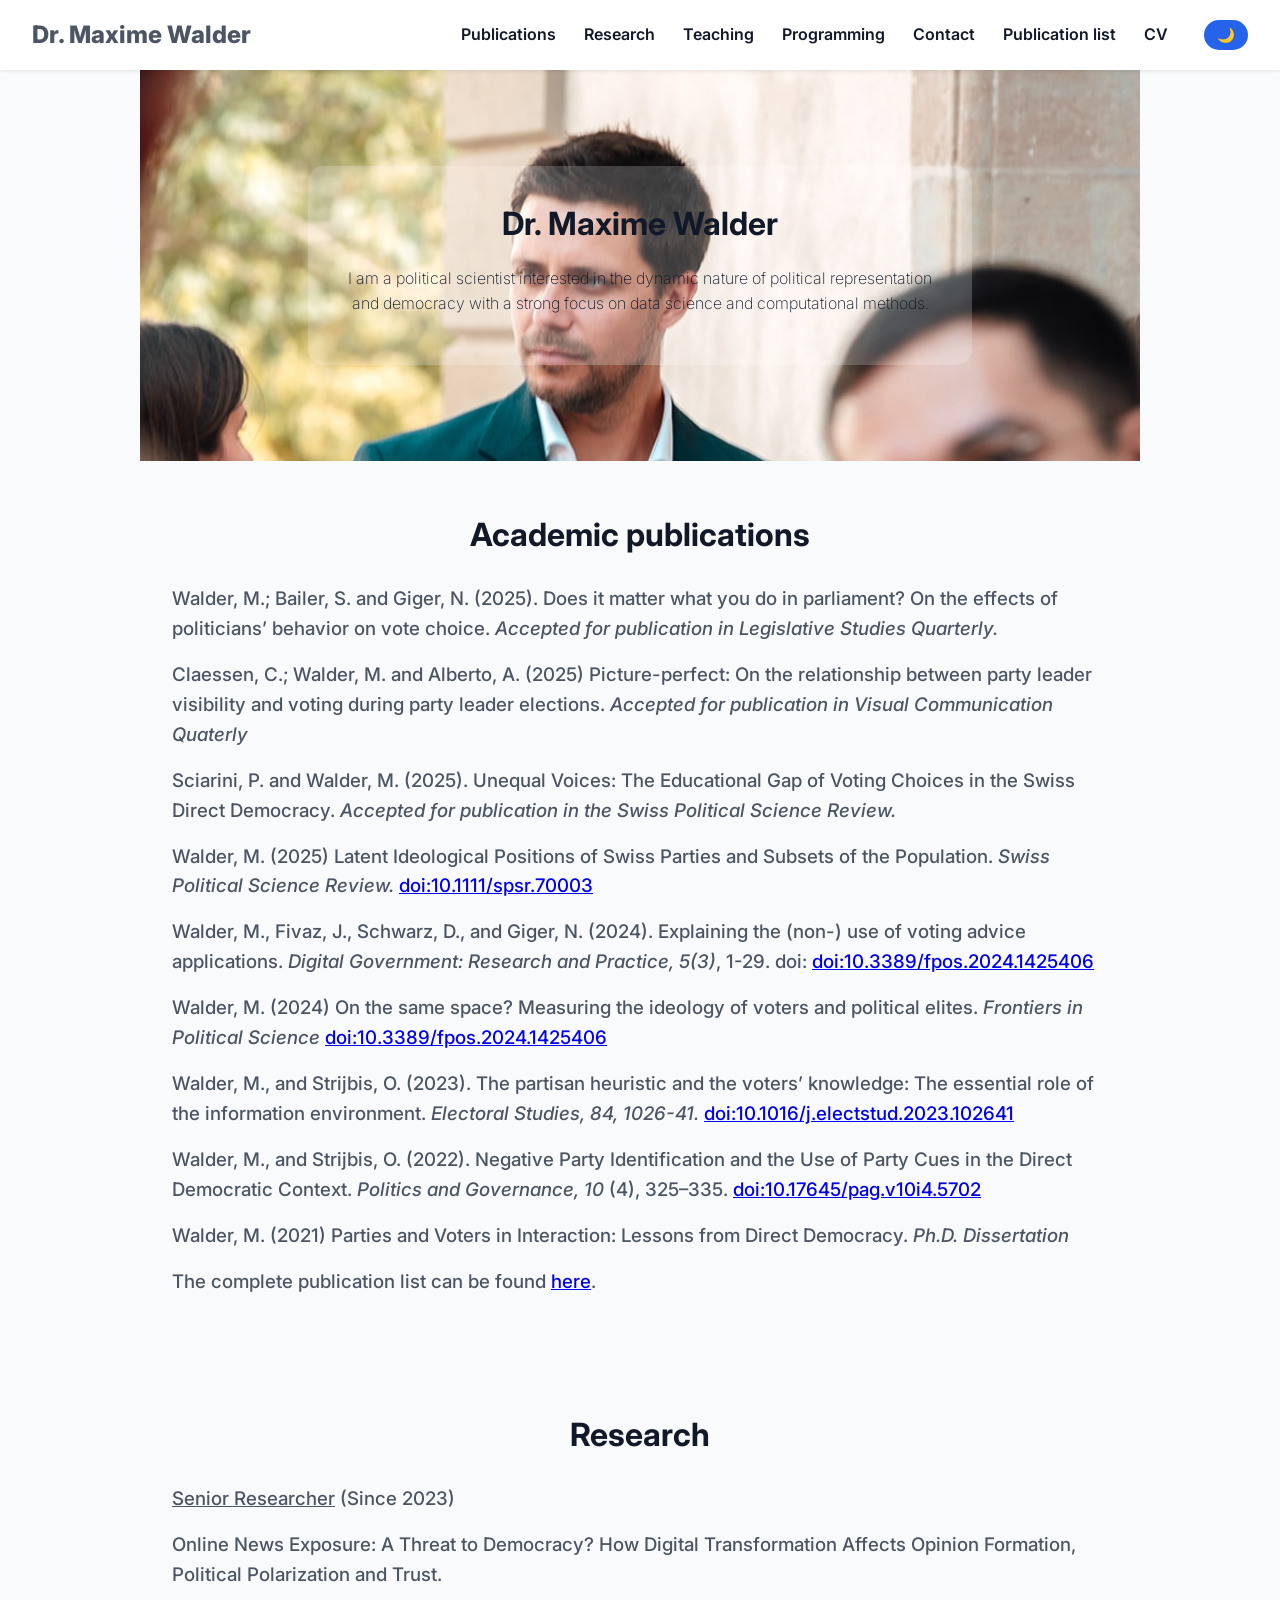
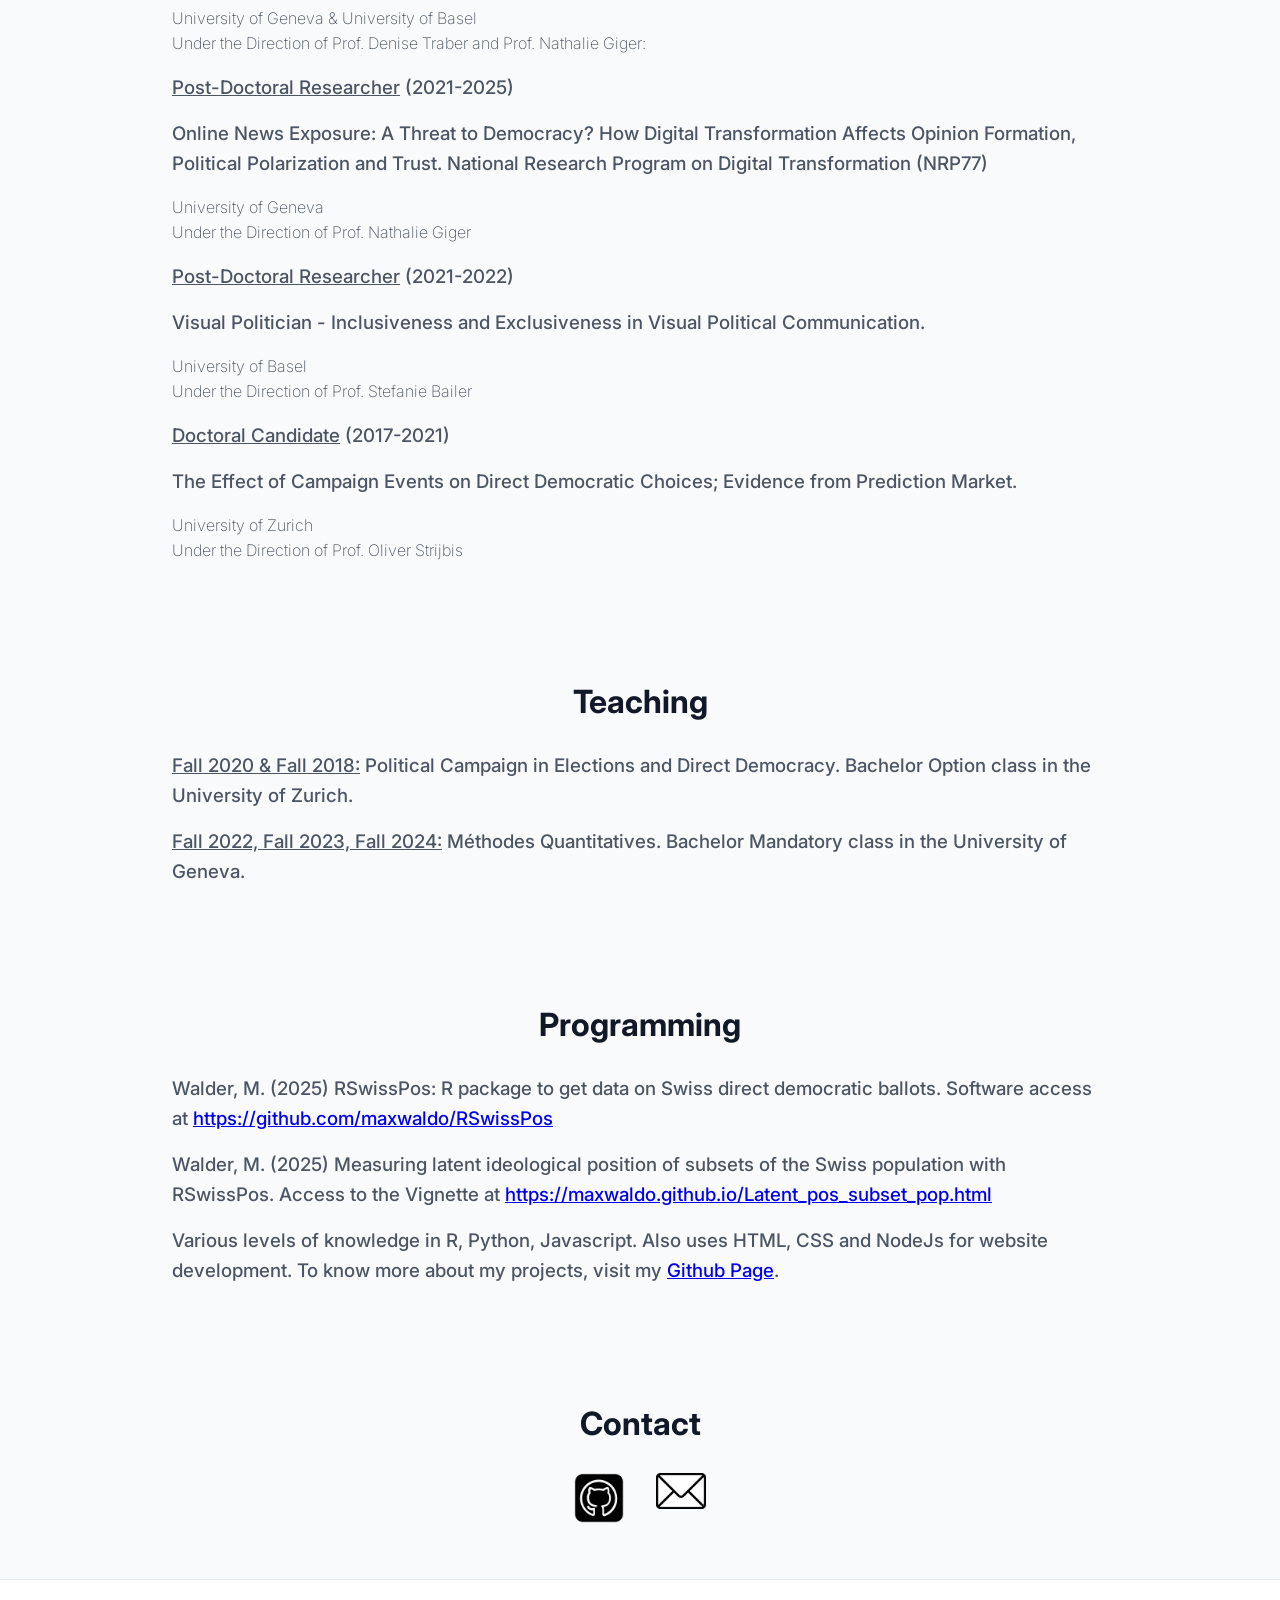
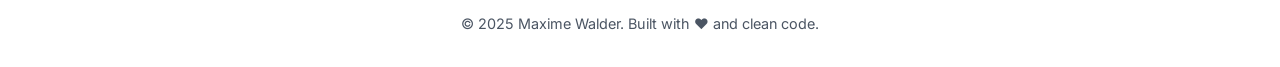
==== index.html @ dd643594 "Update index.html" ====
<!DOCTYPE html>
<html lang="en">
<head>
  <meta charset="UTF-8" />
  <meta name="viewport" content="width=device-width, initial-scale=1.0" />
  <title>Maxime Walder</title>
  <link href="https://fonts.googleapis.com/css2?family=Inter:wght@400;600;800&display=swap" rel="stylesheet">
  <style>
    :root {
      --bg: #f9fafb;
      --fg: #111827;
      --primary: #2563eb;
      --secondary: #4b5563;
      --card-bg: #ffffff;
    }
    body.dark {
      --bg: #111827;
      --fg: #f9fafb;
      --primary: #60a5fa;
      --secondary: #9ca3af;
      --card-bg: #1f2937;
    }

    * { margin: 0; padding: 0; box-sizing: border-box; }
    html { scroll-behavior: smooth; } /* ✅ Smooth scrolling */

    body {
      font-family: 'Inter', sans-serif;
      background: var(--bg);
      color: var(--fg);
      line-height: 1.6;
    }

    header {
      background: var(--card-bg);
      padding: 1rem 2rem;
      display: flex;
      justify-content: space-between;
      align-items: center;
      position: sticky;
      top: 0;
      z-index: 50;
      box-shadow: 0 1px 4px rgba(0,0,0,0.1);
    }
    header h1 {
      font-weight: 800;
      font-size: 1.5rem;
      color: var(--secondary);
    }
    nav a {
      margin-left: 1.5rem;
      text-decoration: none;
      font-weight: 600;
      color: var(--fg);
      transition: color 0.2s;
    }
    nav a:hover { color: var(--secondary); }

    .toggle-btn {
      margin-left: 2rem;
      padding: 0.4rem 0.8rem;
      border-radius: 9999px;
      border: none;
      background: var(--primary);
      color: white;
      cursor: pointer;
      font-size: 0.9rem;
      transition: background 0.2s;
    }
    .toggle-btn:hover { background: #1d4ed8; }

    section {
      padding: 3rem 2rem;
      max-width: 1000px;
      margin: 0 auto;
      opacity: 0;
      transform: translateY(30px);
      transition: opacity 0.8s ease, transform 0.8s ease;
    }
    section.visible {
      opacity: 1;
      transform: translateY(0);
    }

    section h1 {
      font-size: 2rem;
      font-weight: 700;
      margin-bottom: 1.5rem;
      text-align: center;
    }
    section h3 {
      margin: 1rem 0;
      font-weight: 500;
      color: var(--secondary);
    }

    section p {
      margin: 1rem 0;
      font-size: 1rem;
      font-weight: 200;
      color: var(--secondary);
    }

    /* ✅ Hero section with parallax */
    .hero {
      display: flex;
      flex-direction: column;
      align-items: center;
      text-align: center;
      padding: 6rem 2rem;
      background-image: url('FIOU8471_websize copy.png'); /* you can replace with a banner image */
      background-size: cover;
      background-position: center;
      background-attachment: fixed; /* creates parallax effect */
      color: var(--fg);
    }
    .hero-overlay {
      background: rgba(255,255,255,0.2); /* light overlay for readability */
      padding: 2rem;
      border-radius: 1rem;
      max-width: 700px;
    }
    body.dark .hero-overlay {
      background: rgba(0,0,0,0.6);
    }
    .hero h1 { margin-bottom: 1rem; }
    .hero p { max-width: 600px; color: var(--fg); }

    .contact-icons {
      display: flex;
      justify-content: center;
      gap: 2rem;
      margin-top: 1.5rem;
    }
    .contact-icons img {
      width: 50px;
      transition: transform 0.2s;
    }
    .contact-icons img:hover {
      transform: scale(1.1);
    }

    footer {
      text-align: center;
      padding: 2rem;
      background: var(--card-bg);
      border-top: 1px solid #e5e7eb;
      color: var(--secondary);
      font-size: 0.9rem;
    }
  </style>
</head>
<body>
  <header>
    <h1>Dr. Maxime Walder</h1>
    <nav>
      <a href="#Publications">Publications</a>
      <a href="#Research">Research</a>
      <a href="#Teaching">Teaching</a>
      <a href="#Programming">Programming</a>
      <a href="#Contact">Contact</a>
      <a href="/listpublication.pdf">Publication list</a>
      <a href="/cv.pdf">CV</a>
      <button class="toggle-btn" id="toggle-theme">🌙</button>
    </nav>
  </header>

  <section class="hero">
    <div class="hero-overlay">
      <h1>Dr. Maxime Walder</h1>
      <p>
        I am a political scientist interested in the dynamic nature of political representation 
        and democracy with a strong focus on data science and computational methods.
      </p>
    </div>
  </section>

  <section id="Publications">
    <h1>Academic publications</h1>
    <h3>Walder, M.; Bailer, S. and Giger, N.  (2025). Does it matter what you do in parliament? On the effects of politicians’ behavior on vote choice. <i>Accepted for publication in Legislative Studies Quarterly.</i></h3>
    <h3>Claessen, C.; Walder, M. and Alberto, A. (2025) Picture-perfect: On the relationship between party leader visibility and voting during party leader elections. <i>Accepted for publication in Visual Communication Quaterly</i></h3>
    <h3>Sciarini, P. and Walder, M. (2025). Unequal Voices: The Educational Gap of Voting Choices in the Swiss Direct Democracy. <i>Accepted for publication in the Swiss Political Science Review.</i></h3>
    <h3>Walder, M. (2025) Latent Ideological Positions of Swiss Parties and Subsets of the Population. <i>Swiss Political Science Review.</i> <a href="https://doi.org/10.1111/spsr.70003">doi:10.1111/spsr.70003</a></h3>
    <h3>Walder, M., Fivaz, J., Schwarz, D., and Giger, N. (2024). Explaining the (non-) use of voting advice applications. <i>Digital Government: Research and Practice, 5(3)</i>, 1-29. doi: <a href="https://doi.org/10.3389/fpos.2024.1425406">doi:10.3389/fpos.2024.1425406</a></h3>
    <h3>Walder, M. (2024) On the same space? Measuring the ideology of voters and political elites. <i>Frontiers in Political Science</i> <a href="https://doi.org/10.3389/fpos.2024.1425406">doi:10.3389/fpos.2024.1425406</a></h3>
    <h3>Walder, M., and Strijbis, O. (2023). The partisan heuristic and the voters’ knowledge: The essential role of the information environment. <i>Electoral Studies, 84, 1026-41.</i> <a href="https://doi.org/10.1016/j.electstud.2023.102641">doi:10.1016/j.electstud.2023.102641</a></h3>
    <h3>Walder, M., and Strijbis, O. (2022). Negative Party Identification and the Use of Party Cues in the Direct Democratic Context.  <i>Politics and Governance, 10</i> (4), 325–335. <a href="https://doi.org/10.17645/pag.v10i4.5702">doi:10.17645/pag.v10i4.5702</a></h3>
    <h3>Walder, M. (2021) Parties and Voters in Interaction: Lessons from Direct Democracy. <i>Ph.D. Dissertation</i></h3>
    <h3>The complete publication list can be found <a href="/listpublication.pdf">here</a>.</h3>
  </section>

  <section id="Research">
    <h1>Research</h1>
    <h3><u>Senior Researcher</u> (Since 2023) </h3>
    <h3>Online News Exposure: A Threat to Democracy? How Digital Transformation Affects Opinion Formation, Political Polarization and Trust.</h3>
    <p>University of Geneva & University of Basel <br>
      Under the Direction of Prof. Denise Traber and Prof. Nathalie Giger:</p>
    
    <h3><u>Post-Doctoral Researcher</u> (2021-2025)</h3>
    <h3>Online News Exposure: A Threat to Democracy? How Digital Transformation Affects Opinion Formation, Political Polarization and Trust. National Research Program on Digital Transformation (NRP77)</h3>
    <p>University of Geneva <br> 
      Under the Direction of Prof. Nathalie Giger</p>

    <h3><u>Post-Doctoral Researcher</u> (2021-2022)
    <h3>Visual Politician - Inclusiveness and Exclusiveness in Visual Political Communication.</h3>
    <p>University of Basel <br> 
      Under the Direction of Prof. Stefanie Bailer</p>
    
    <h3><u>Doctoral Candidate</u> (2017-2021)</h3>
    <h3>The Effect of Campaign Events on Direct Democratic Choices; Evidence from Prediction Market.</h3>
    <p>University of Zurich <br> Under the Direction of Prof. Oliver Strijbis</p>
  </section>

  <section id="Teaching">
    <h1>Teaching</h1>
    <h3><u>Fall 2020 & Fall 2018:</u> Political Campaign in Elections and Direct Democracy. Bachelor Option class in the University of Zurich.</h3>
    <h3><u>Fall 2022, Fall 2023, Fall 2024:</u> Méthodes Quantitatives. Bachelor Mandatory class in the University of Geneva.</h3>
  </section>

  <section id="Programming">
    <h1>Programming</h1>
    <h3>Walder, M. (2025) RSwissPos: R package to get data on Swiss direct democratic ballots. Software access at <a href="https://github.com/maxwaldo/RSwissPos">https://github.com/maxwaldo/RSwissPos</a></h3>
    <h3>Walder, M. (2025) Measuring latent ideological position of subsets of the Swiss population with RSwissPos. Access to the Vignette at <a href="https://maxwaldo.github.io/Latent_pos_subset_pop.html">https://maxwaldo.github.io/Latent_pos_subset_pop.html</a></h3>
    <h3>Various levels of knowledge in R, Python, Javascript. Also uses HTML, CSS and NodeJs for website development. To know more about my projects, visit my <a href="https://github.com/maxwaldo">Github Page</a>.</h3>
  </section>

  <section id="Contact">
    <h1>Contact</h1>
    <div class="contact-icons">
      <a href="https://github.com/maxwaldo"><img src="githubicon.png" alt="Github"></a>
      <a href="mailto:maxime.walder@unige.ch"><img src="mailicon.png" alt="Email"></a>
    </div>
  </section>

  <footer>
    <p>© 2025 Maxime Walder. Built with ❤️ and clean code.</p>
  </footer>

  <script>
    // Dark mode toggle
    const btn = document.getElementById('toggle-theme');
    btn.addEventListener('click', () => {
      document.body.classList.toggle('dark');
      btn.textContent = document.body.classList.contains('dark') ? '☀️' : '🌙';
    });

    // Reveal sections on scroll
    const sections = document.querySelectorAll('section');
    const observer = new IntersectionObserver(entries => {
      entries.forEach(entry => {
        if (entry.isIntersecting) {
          entry.target.classList.add('visible');
        }
      });
    }, { threshold: 0.2 });

    sections.forEach(section => {
      observer.observe(section);
    });
  </script>
</body>
</html>
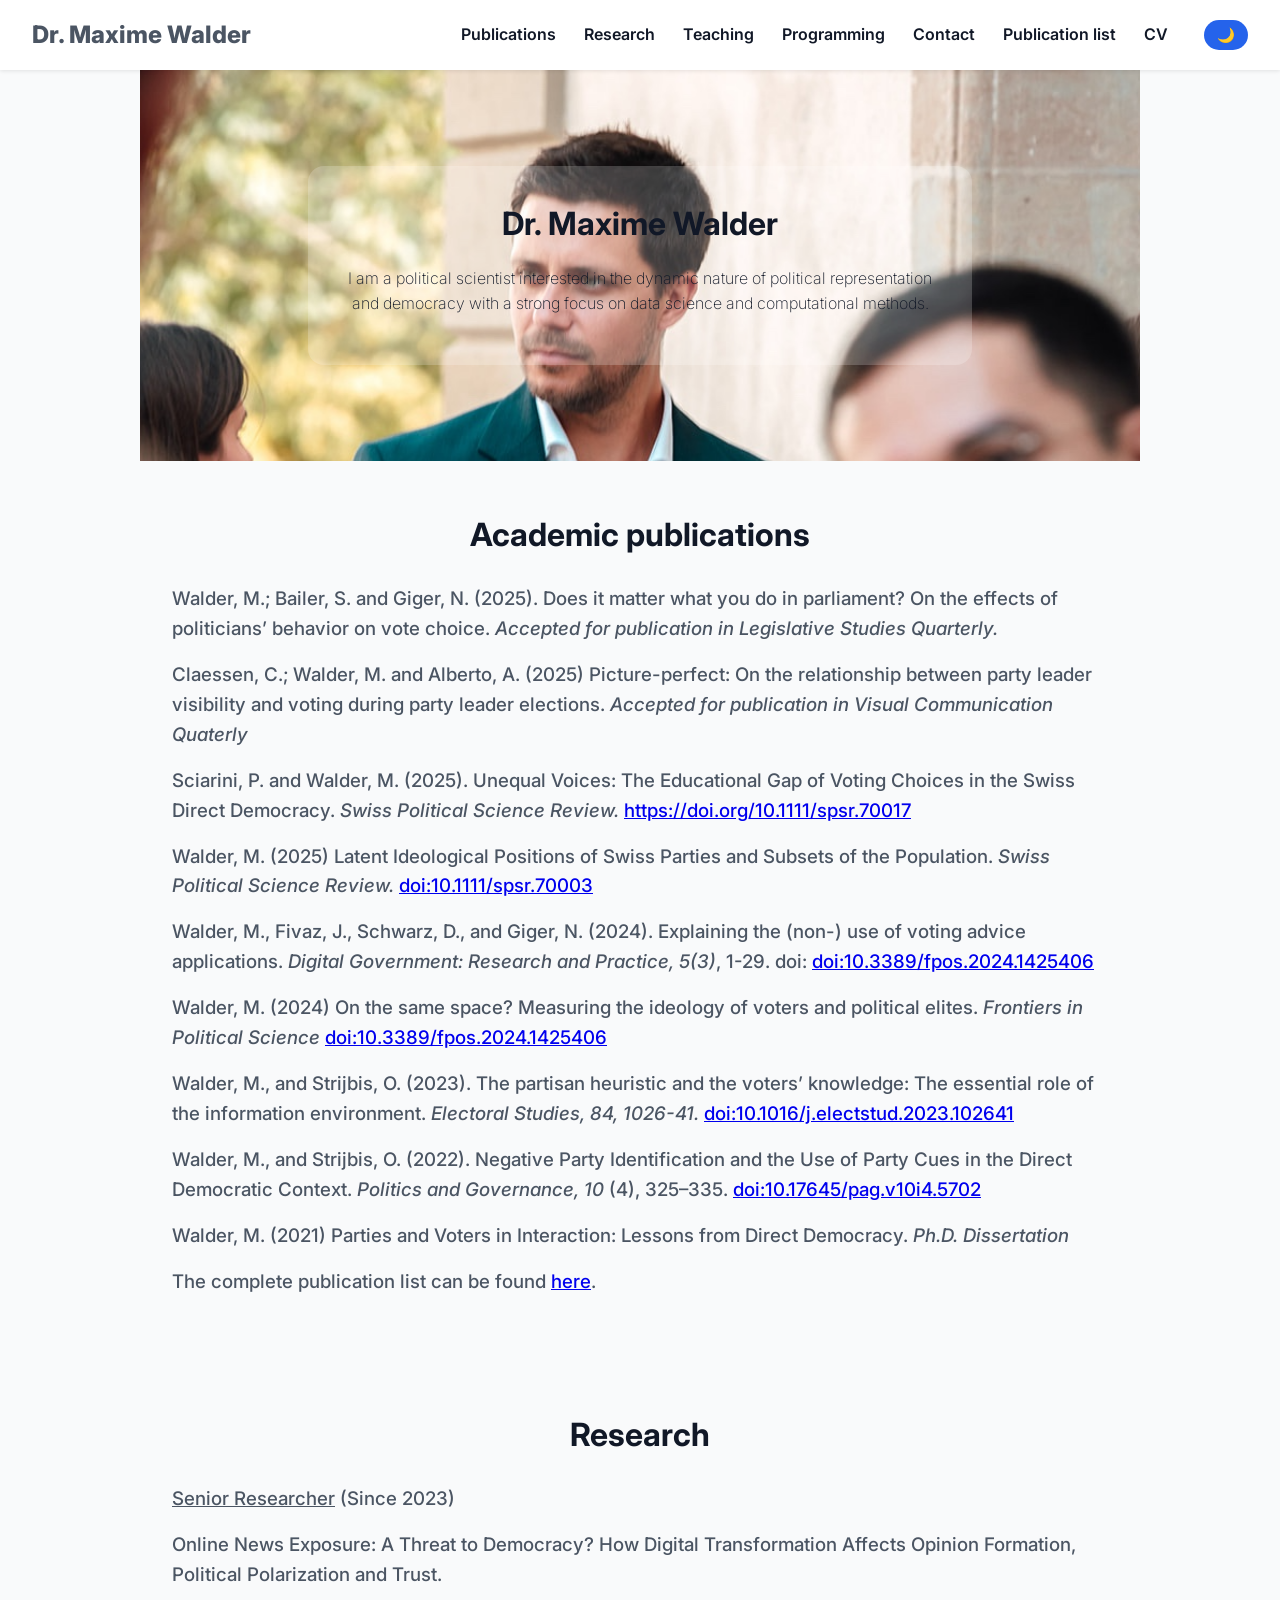
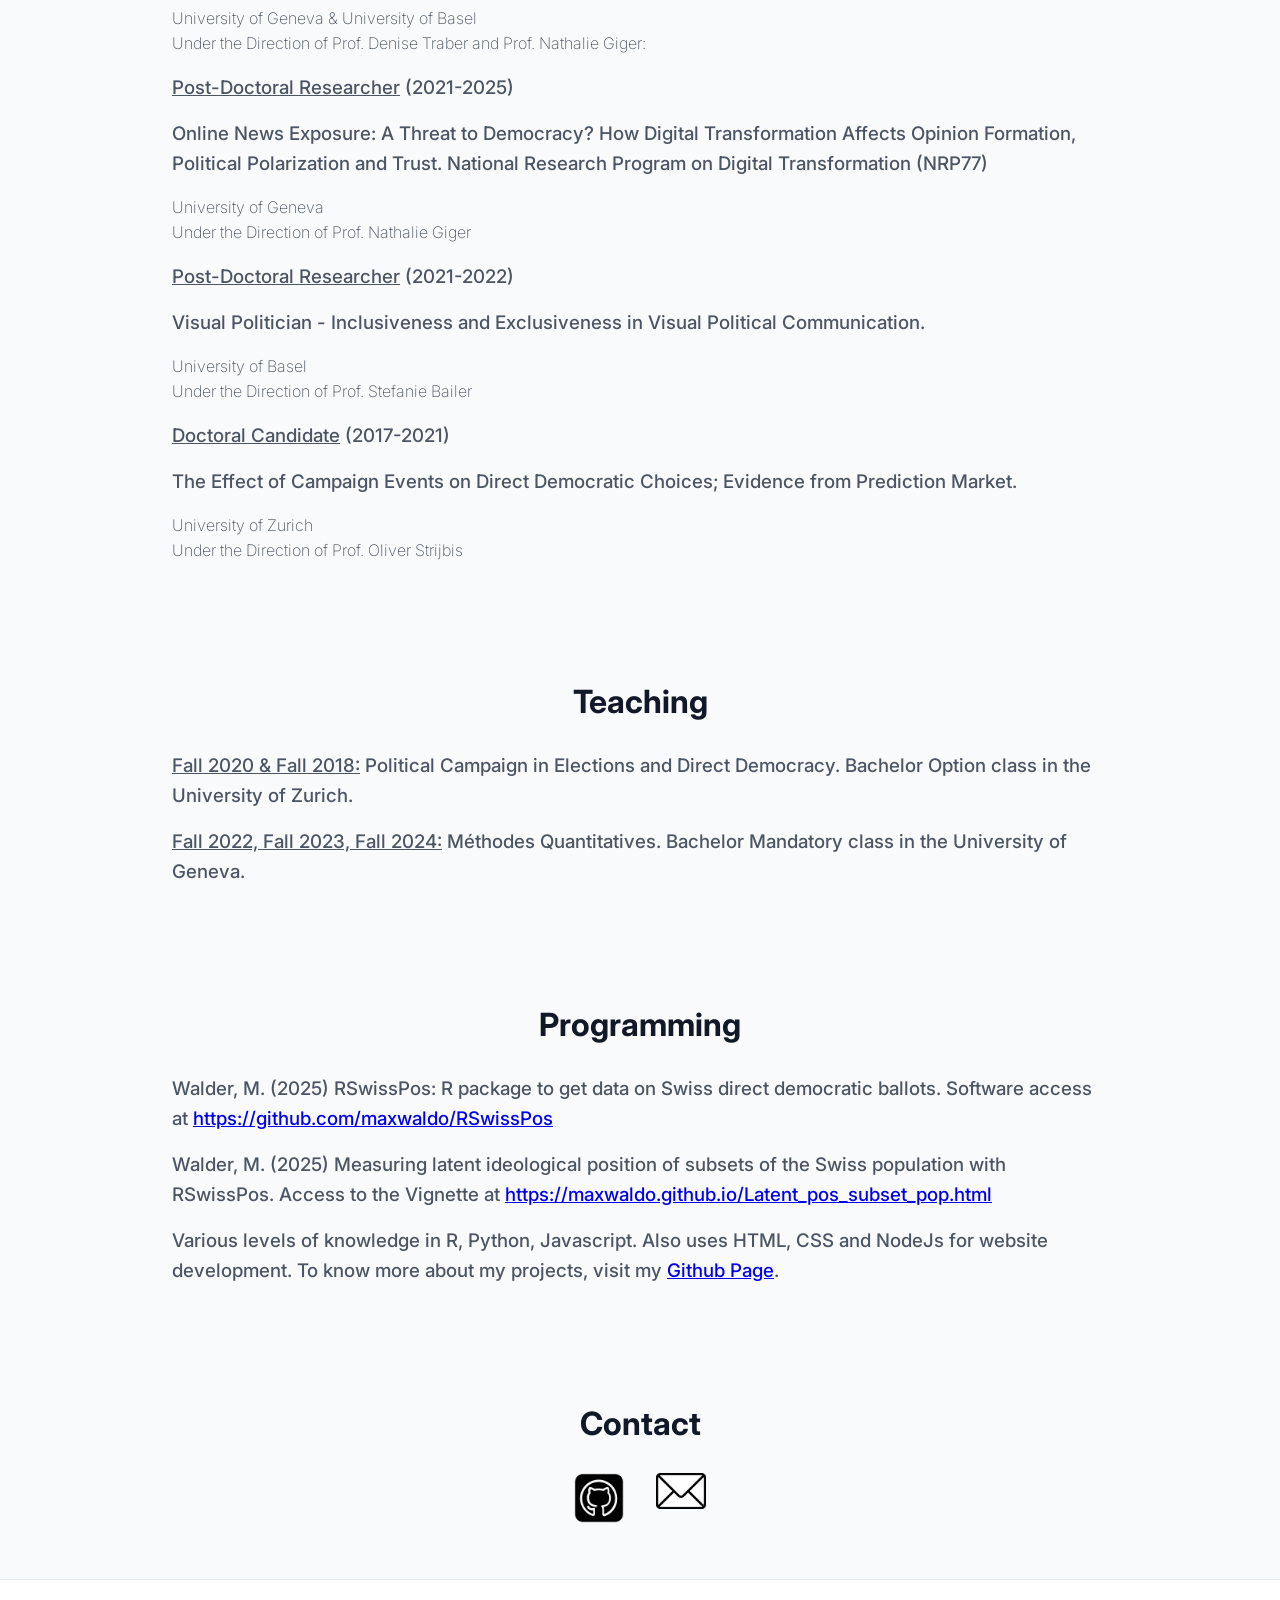
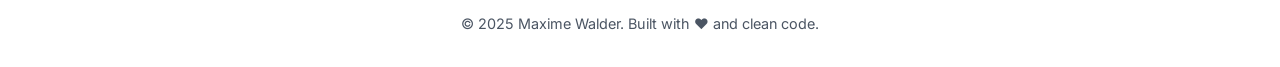
==== commit fde09633: "Update index.html Add doi paper pascal" ====
--- a/index.html
+++ b/index.html
@@ -179,7 +179,7 @@
     <h1>Academic publications</h1>
     <h3>Walder, M.; Bailer, S. and Giger, N.  (2025). Does it matter what you do in parliament? On the effects of politicians’ behavior on vote choice. <i>Accepted for publication in Legislative Studies Quarterly.</i></h3>
     <h3>Claessen, C.; Walder, M. and Alberto, A. (2025) Picture-perfect: On the relationship between party leader visibility and voting during party leader elections. <i>Accepted for publication in Visual Communication Quaterly</i></h3>
-    <h3>Sciarini, P. and Walder, M. (2025). Unequal Voices: The Educational Gap of Voting Choices in the Swiss Direct Democracy. <i>Accepted for publication in the Swiss Political Science Review.</i></h3>
+    <h3>Sciarini, P. and Walder, M. (2025). Unequal Voices: The Educational Gap of Voting Choices in the Swiss Direct Democracy. <i>Swiss Political Science Review.</i> <a href="https://doi.org/10.1111/spsr.70017">https://doi.org/10.1111/spsr.70017</a></h3>
     <h3>Walder, M. (2025) Latent Ideological Positions of Swiss Parties and Subsets of the Population. <i>Swiss Political Science Review.</i> <a href="https://doi.org/10.1111/spsr.70003">doi:10.1111/spsr.70003</a></h3>
     <h3>Walder, M., Fivaz, J., Schwarz, D., and Giger, N. (2024). Explaining the (non-) use of voting advice applications. <i>Digital Government: Research and Practice, 5(3)</i>, 1-29. doi: <a href="https://doi.org/10.3389/fpos.2024.1425406">doi:10.3389/fpos.2024.1425406</a></h3>
     <h3>Walder, M. (2024) On the same space? Measuring the ideology of voters and political elites. <i>Frontiers in Political Science</i> <a href="https://doi.org/10.3389/fpos.2024.1425406">doi:10.3389/fpos.2024.1425406</a></h3>
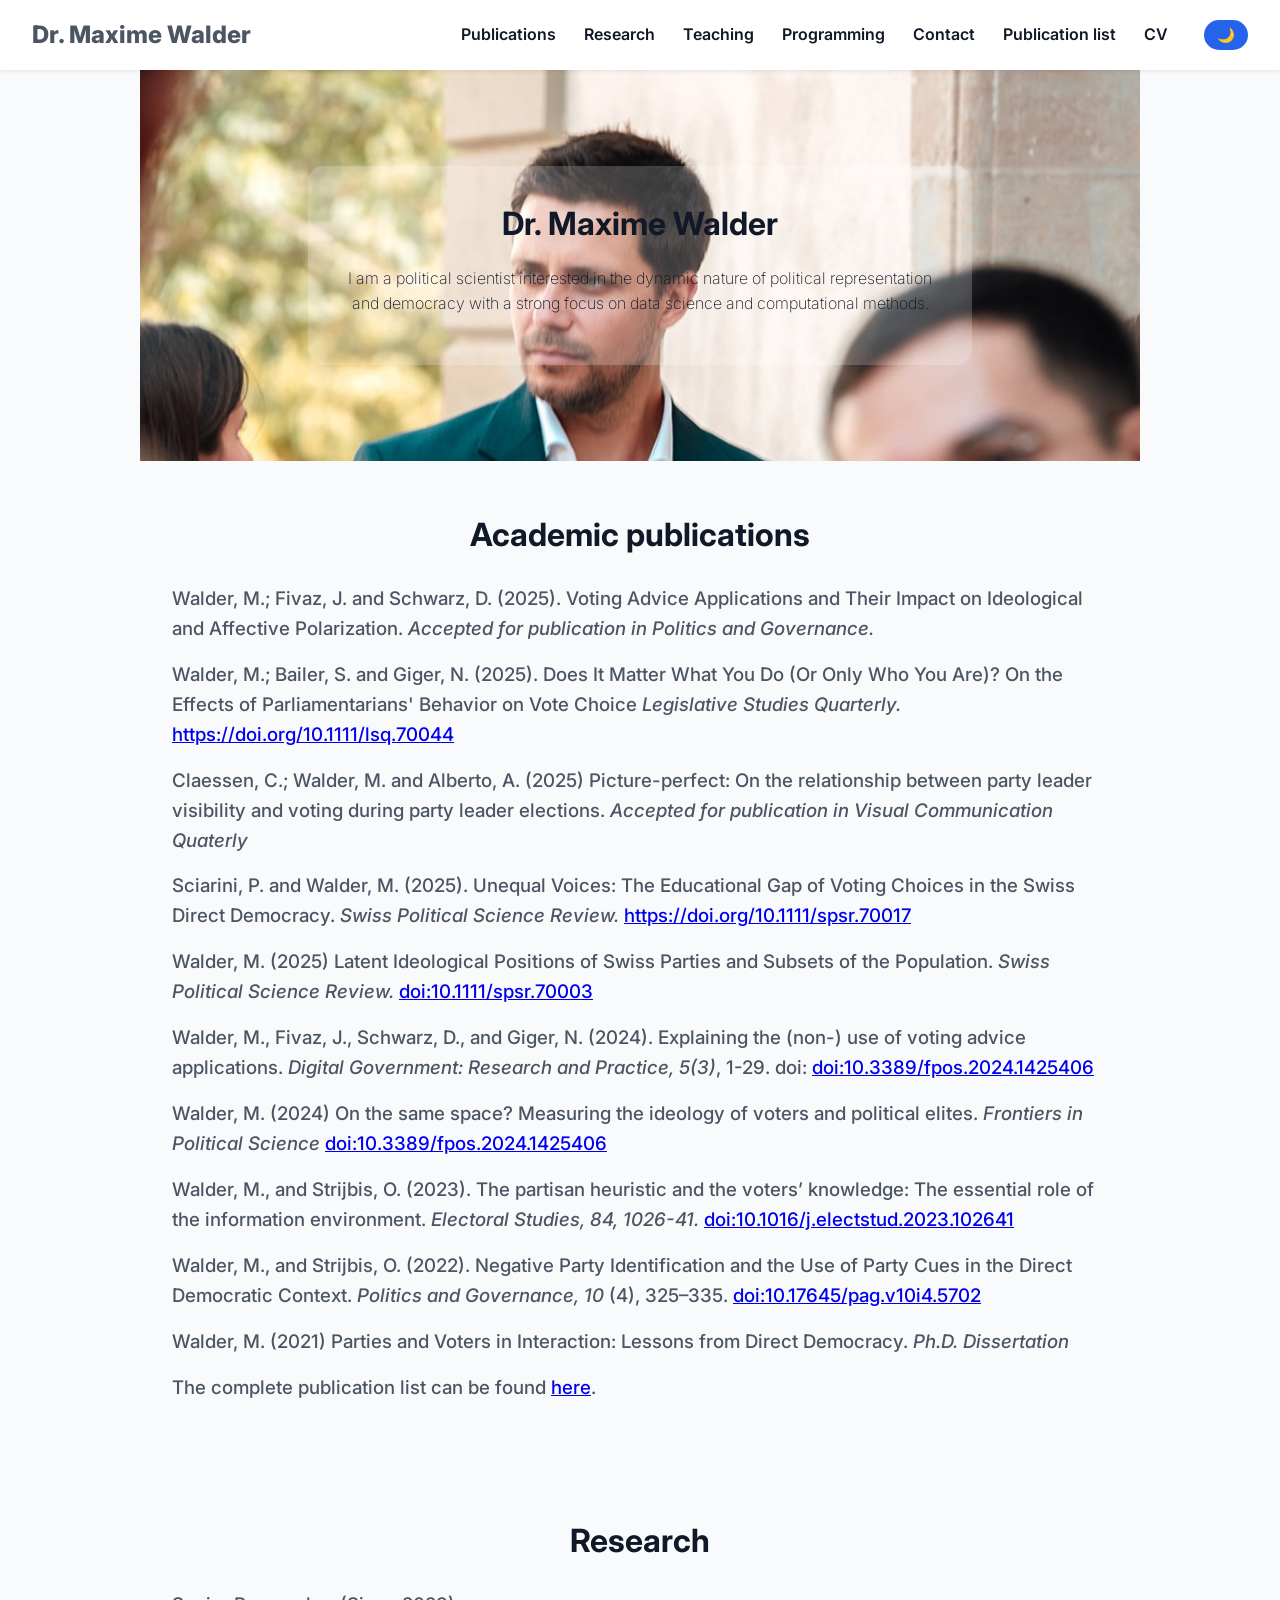
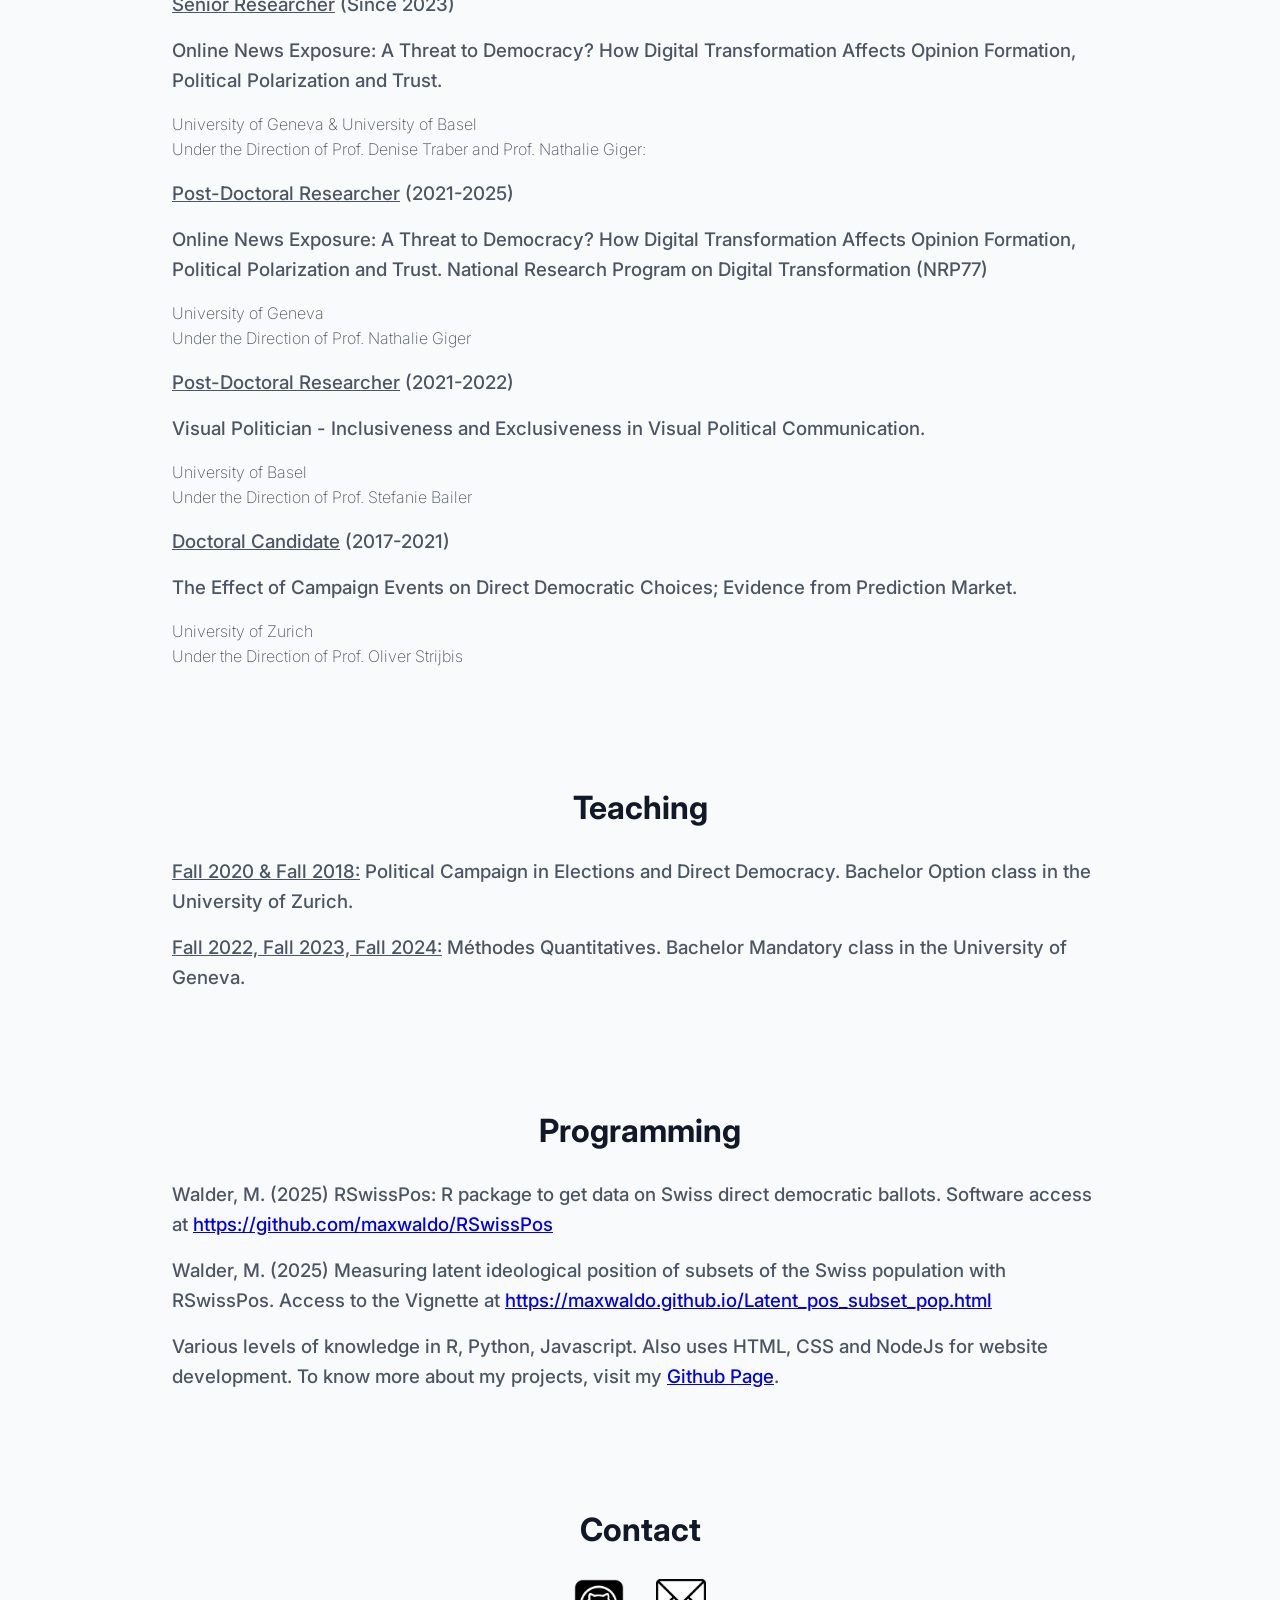
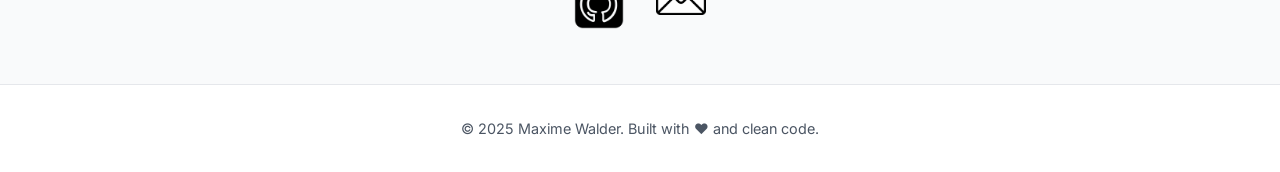
==== commit 485761d3: "Update index.html" ====
--- a/index.html
+++ b/index.html
@@ -177,7 +177,9 @@
 
   <section id="Publications">
     <h1>Academic publications</h1>
-    <h3>Walder, M.; Bailer, S. and Giger, N.  (2025). Does it matter what you do in parliament? On the effects of politicians’ behavior on vote choice. <i>Accepted for publication in Legislative Studies Quarterly.</i></h3>
+    <h3>Walder, M.; Fivaz, J. and Schwarz, D.  (2025). Voting Advice Applications and Their Impact on Ideological and Affective Polarization. <i>Accepted for publication in Politics and Governance.</i></h3>
+    <h3>Walder, M.; Bailer, S. and Giger, N.  (2025). Does It Matter What You Do (Or Only Who You Are)? On the
+Effects of Parliamentarians' Behavior on Vote Choice <i>Legislative Studies Quarterly.</i> <a href="https://doi.org/10.1111/lsq.70044">https://doi.org/10.1111/lsq.70044</a></h3>
     <h3>Claessen, C.; Walder, M. and Alberto, A. (2025) Picture-perfect: On the relationship between party leader visibility and voting during party leader elections. <i>Accepted for publication in Visual Communication Quaterly</i></h3>
     <h3>Sciarini, P. and Walder, M. (2025). Unequal Voices: The Educational Gap of Voting Choices in the Swiss Direct Democracy. <i>Swiss Political Science Review.</i> <a href="https://doi.org/10.1111/spsr.70017">https://doi.org/10.1111/spsr.70017</a></h3>
     <h3>Walder, M. (2025) Latent Ideological Positions of Swiss Parties and Subsets of the Population. <i>Swiss Political Science Review.</i> <a href="https://doi.org/10.1111/spsr.70003">doi:10.1111/spsr.70003</a></h3>
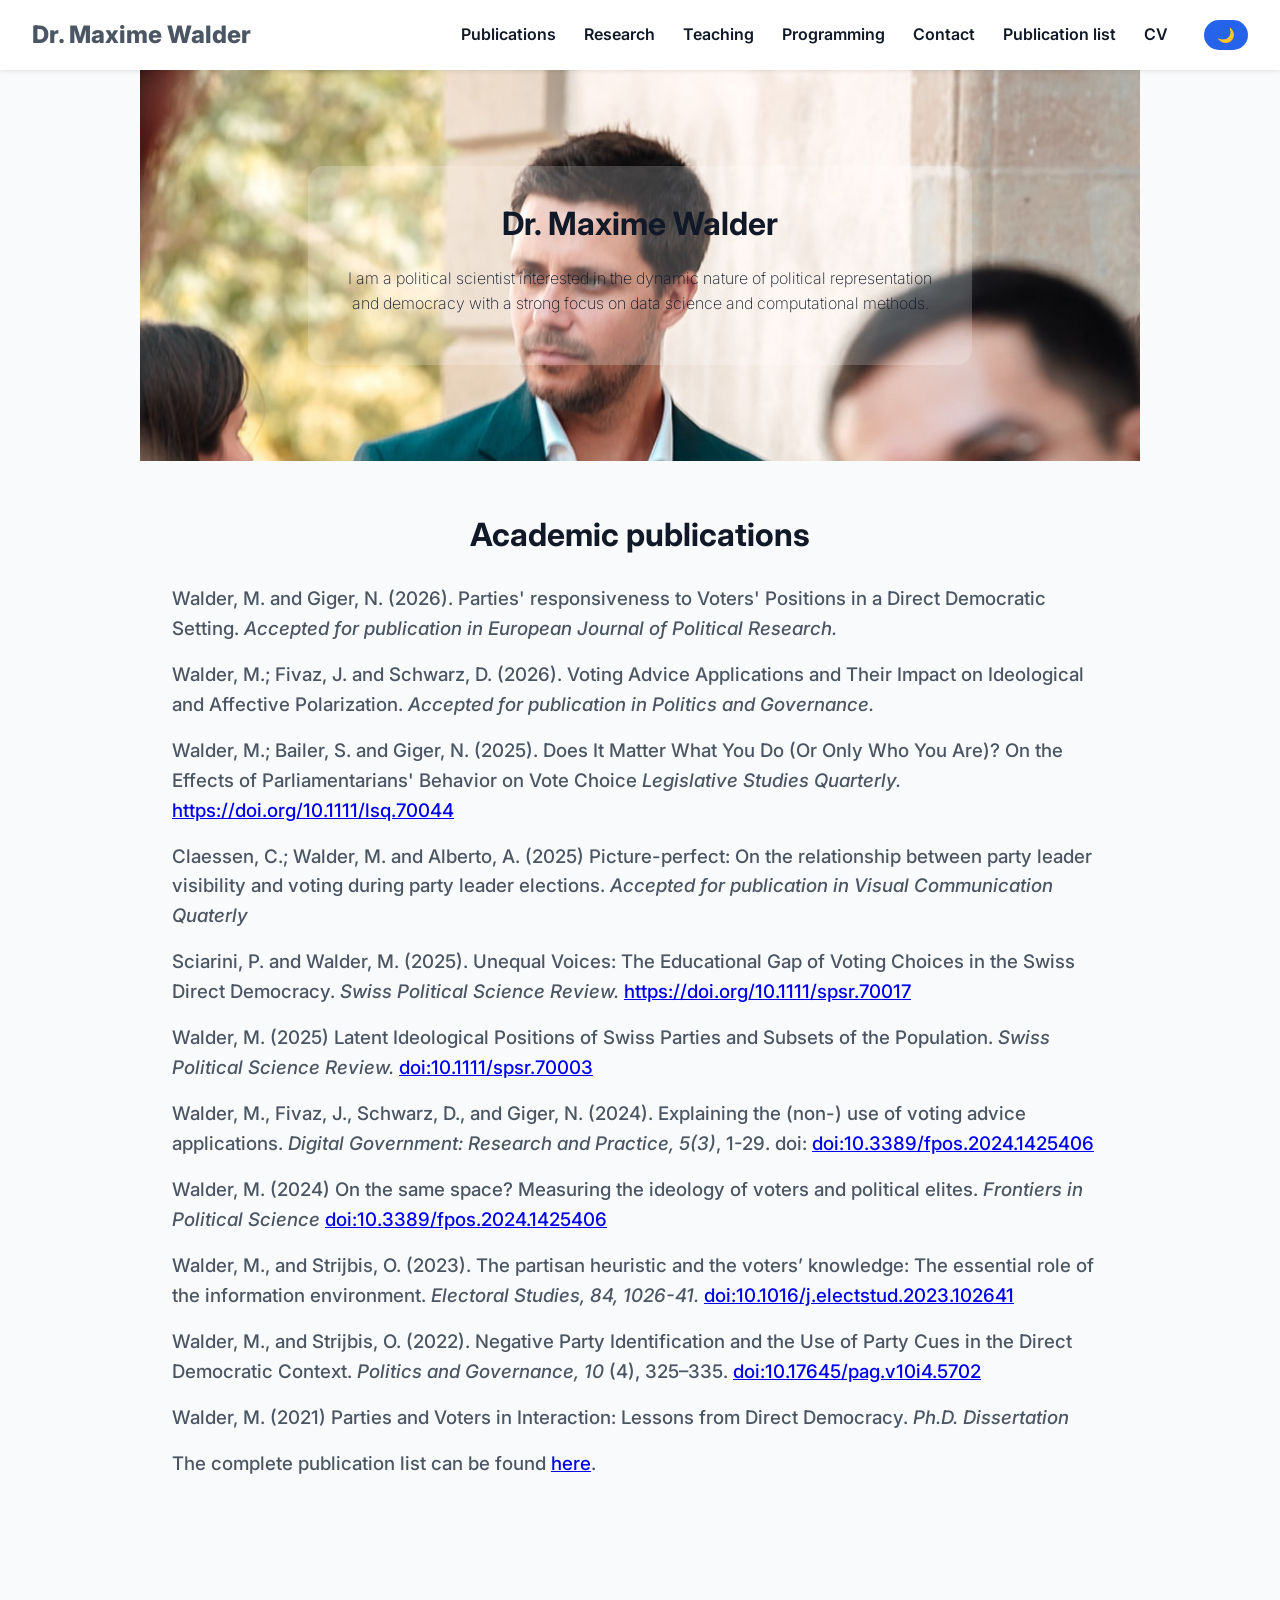
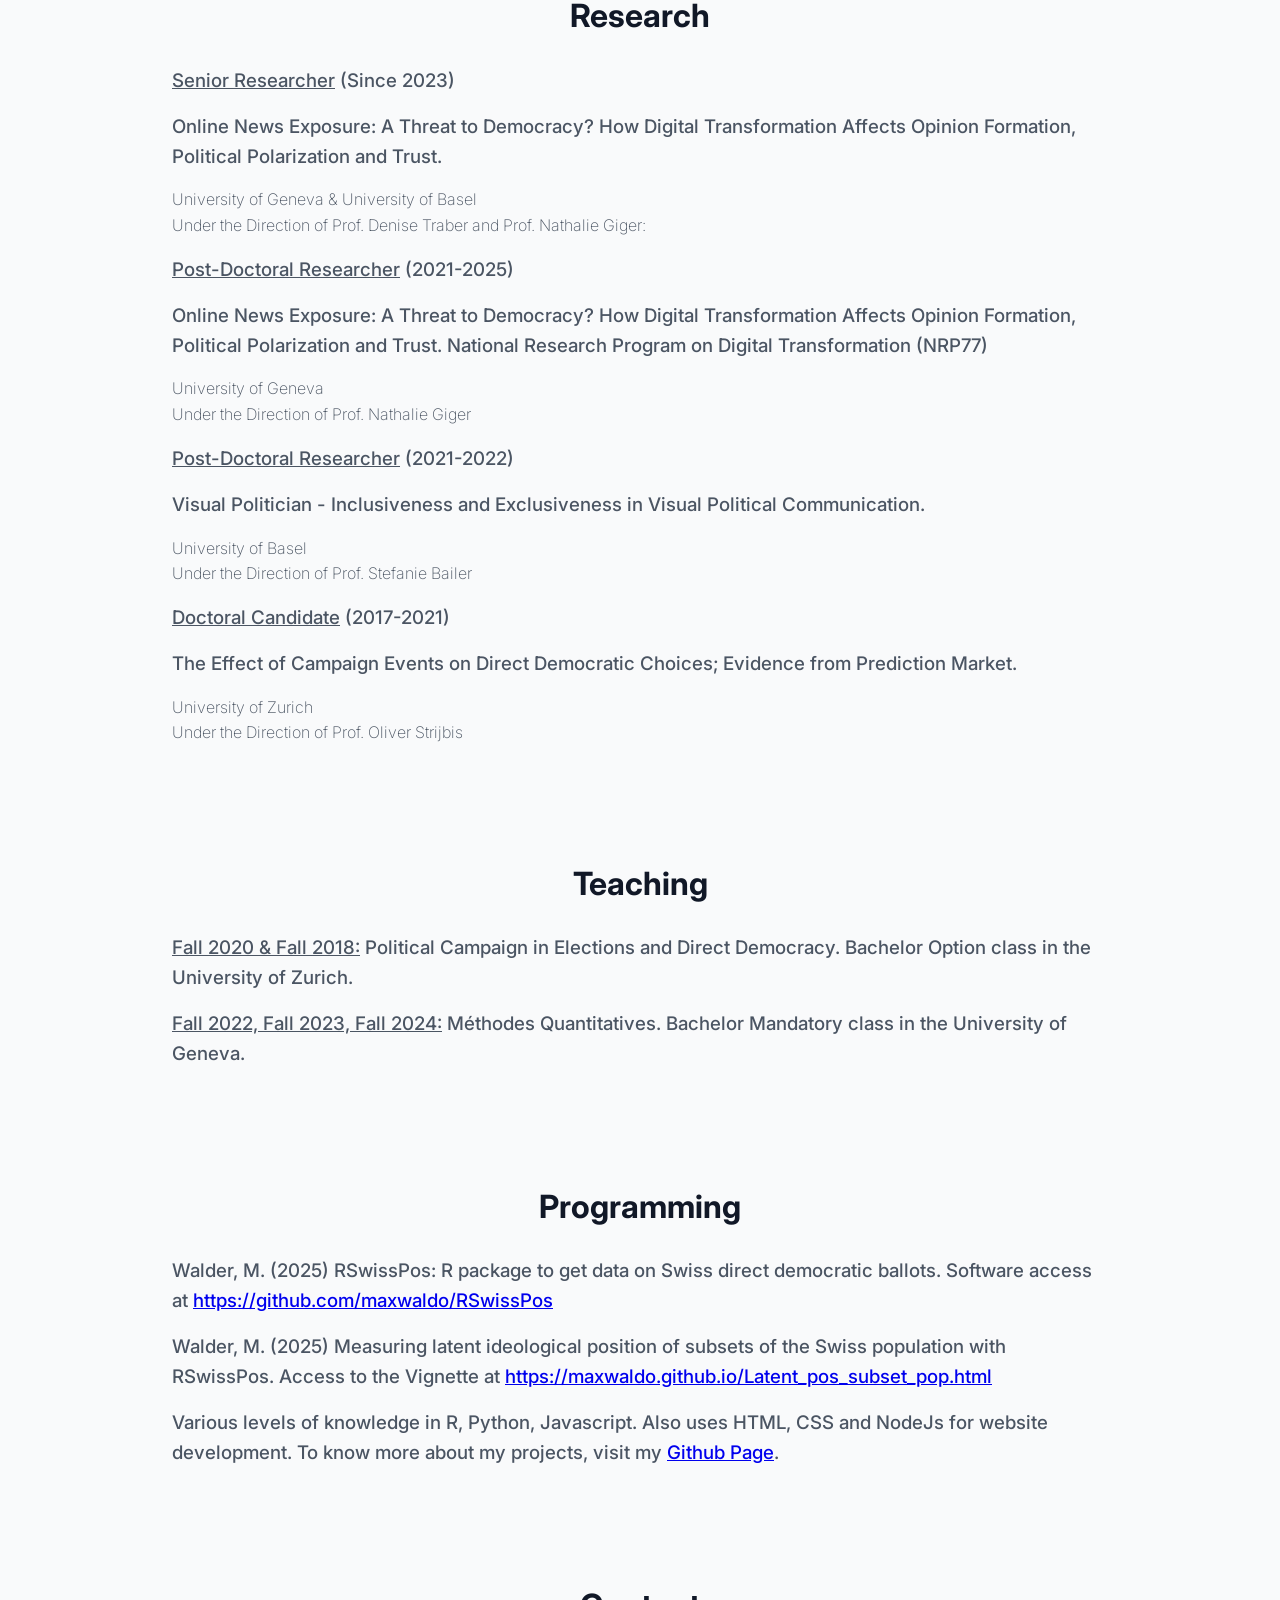
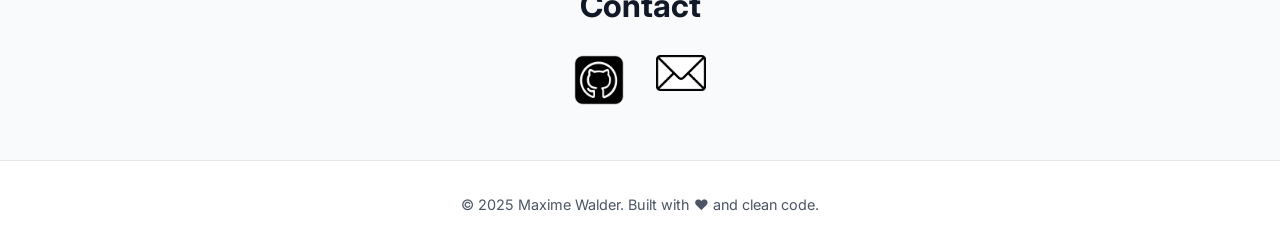
==== commit e219a50f: "Update index.html" ====
--- a/index.html
+++ b/index.html
@@ -177,7 +177,8 @@
 
   <section id="Publications">
     <h1>Academic publications</h1>
-    <h3>Walder, M.; Fivaz, J. and Schwarz, D.  (2025). Voting Advice Applications and Their Impact on Ideological and Affective Polarization. <i>Accepted for publication in Politics and Governance.</i></h3>
+    <h3>Walder, M. and Giger, N.  (2026). Parties' responsiveness to Voters' Positions in a Direct Democratic Setting. <i>Accepted for publication in European Journal of Political Research.</i></h3>
+    <h3>Walder, M.; Fivaz, J. and Schwarz, D.  (2026). Voting Advice Applications and Their Impact on Ideological and Affective Polarization. <i>Accepted for publication in Politics and Governance.</i></h3>
     <h3>Walder, M.; Bailer, S. and Giger, N.  (2025). Does It Matter What You Do (Or Only Who You Are)? On the
 Effects of Parliamentarians' Behavior on Vote Choice <i>Legislative Studies Quarterly.</i> <a href="https://doi.org/10.1111/lsq.70044">https://doi.org/10.1111/lsq.70044</a></h3>
     <h3>Claessen, C.; Walder, M. and Alberto, A. (2025) Picture-perfect: On the relationship between party leader visibility and voting during party leader elections. <i>Accepted for publication in Visual Communication Quaterly</i></h3>
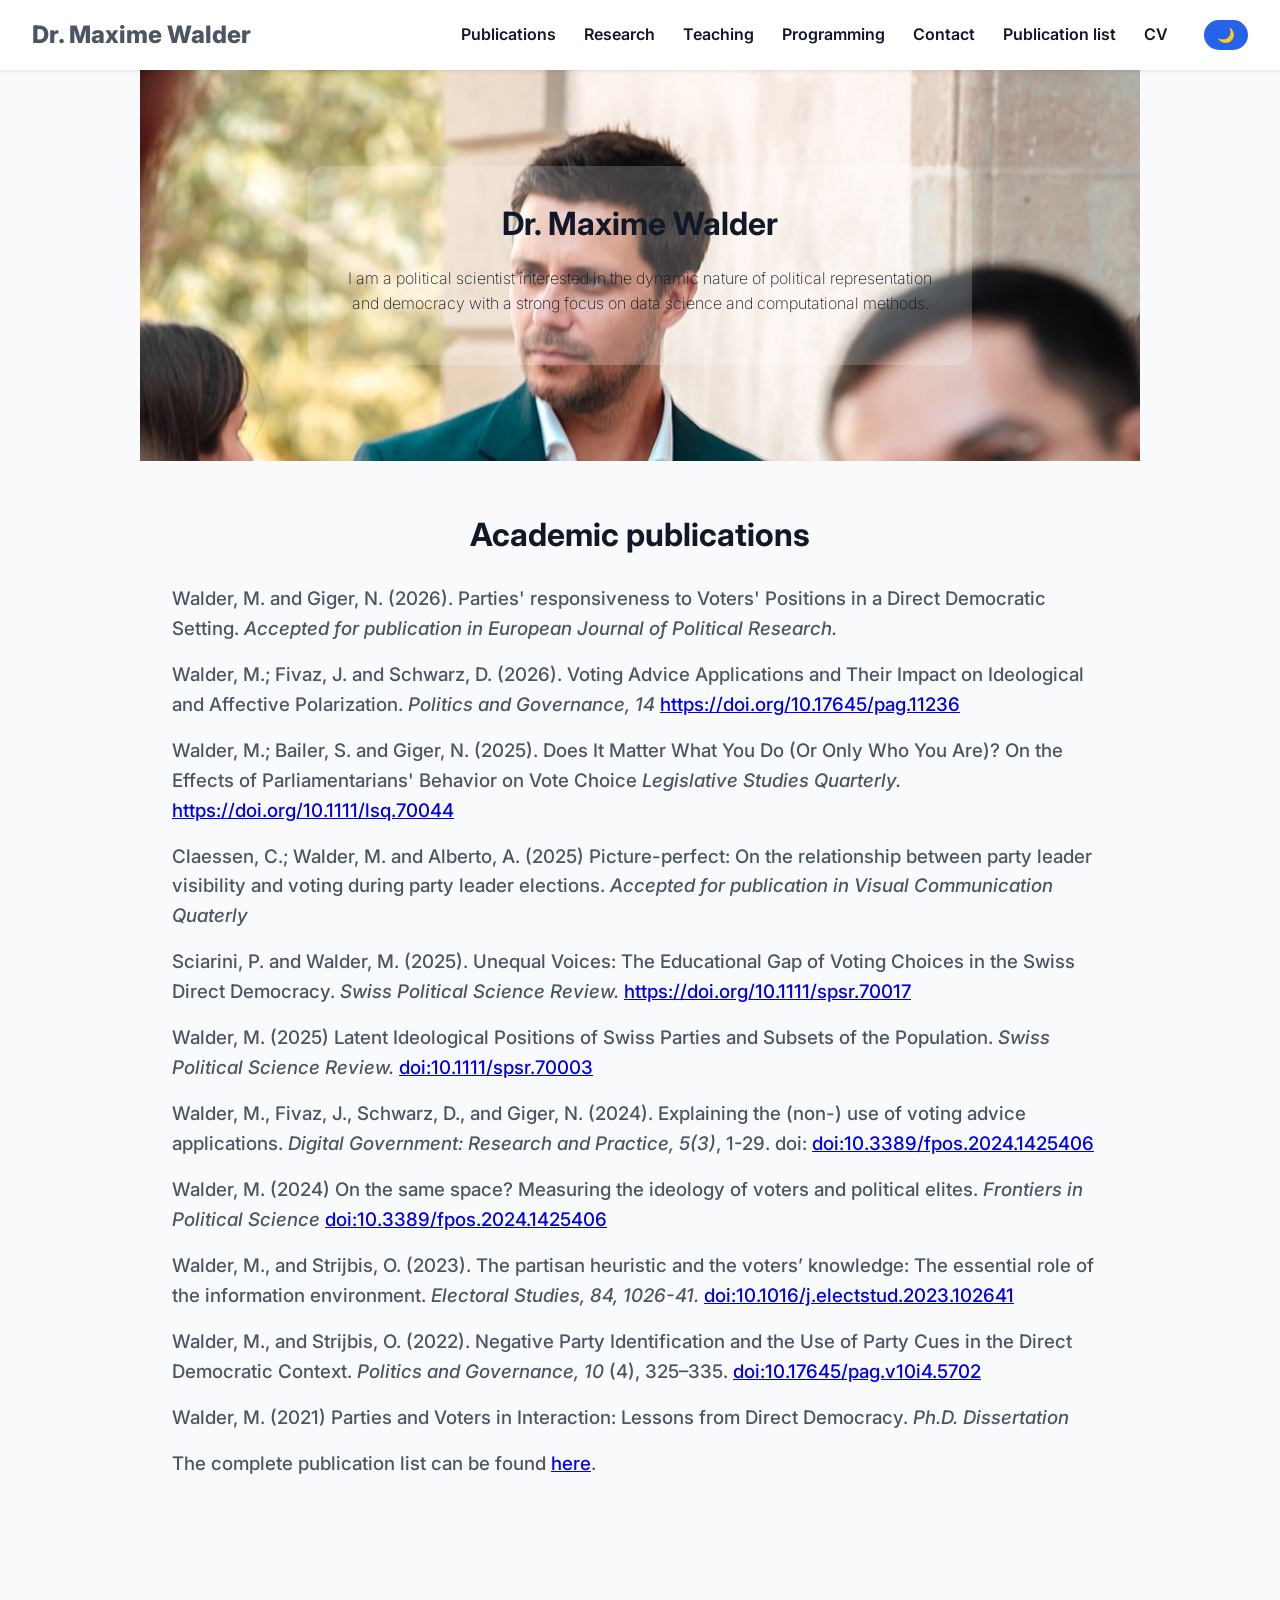
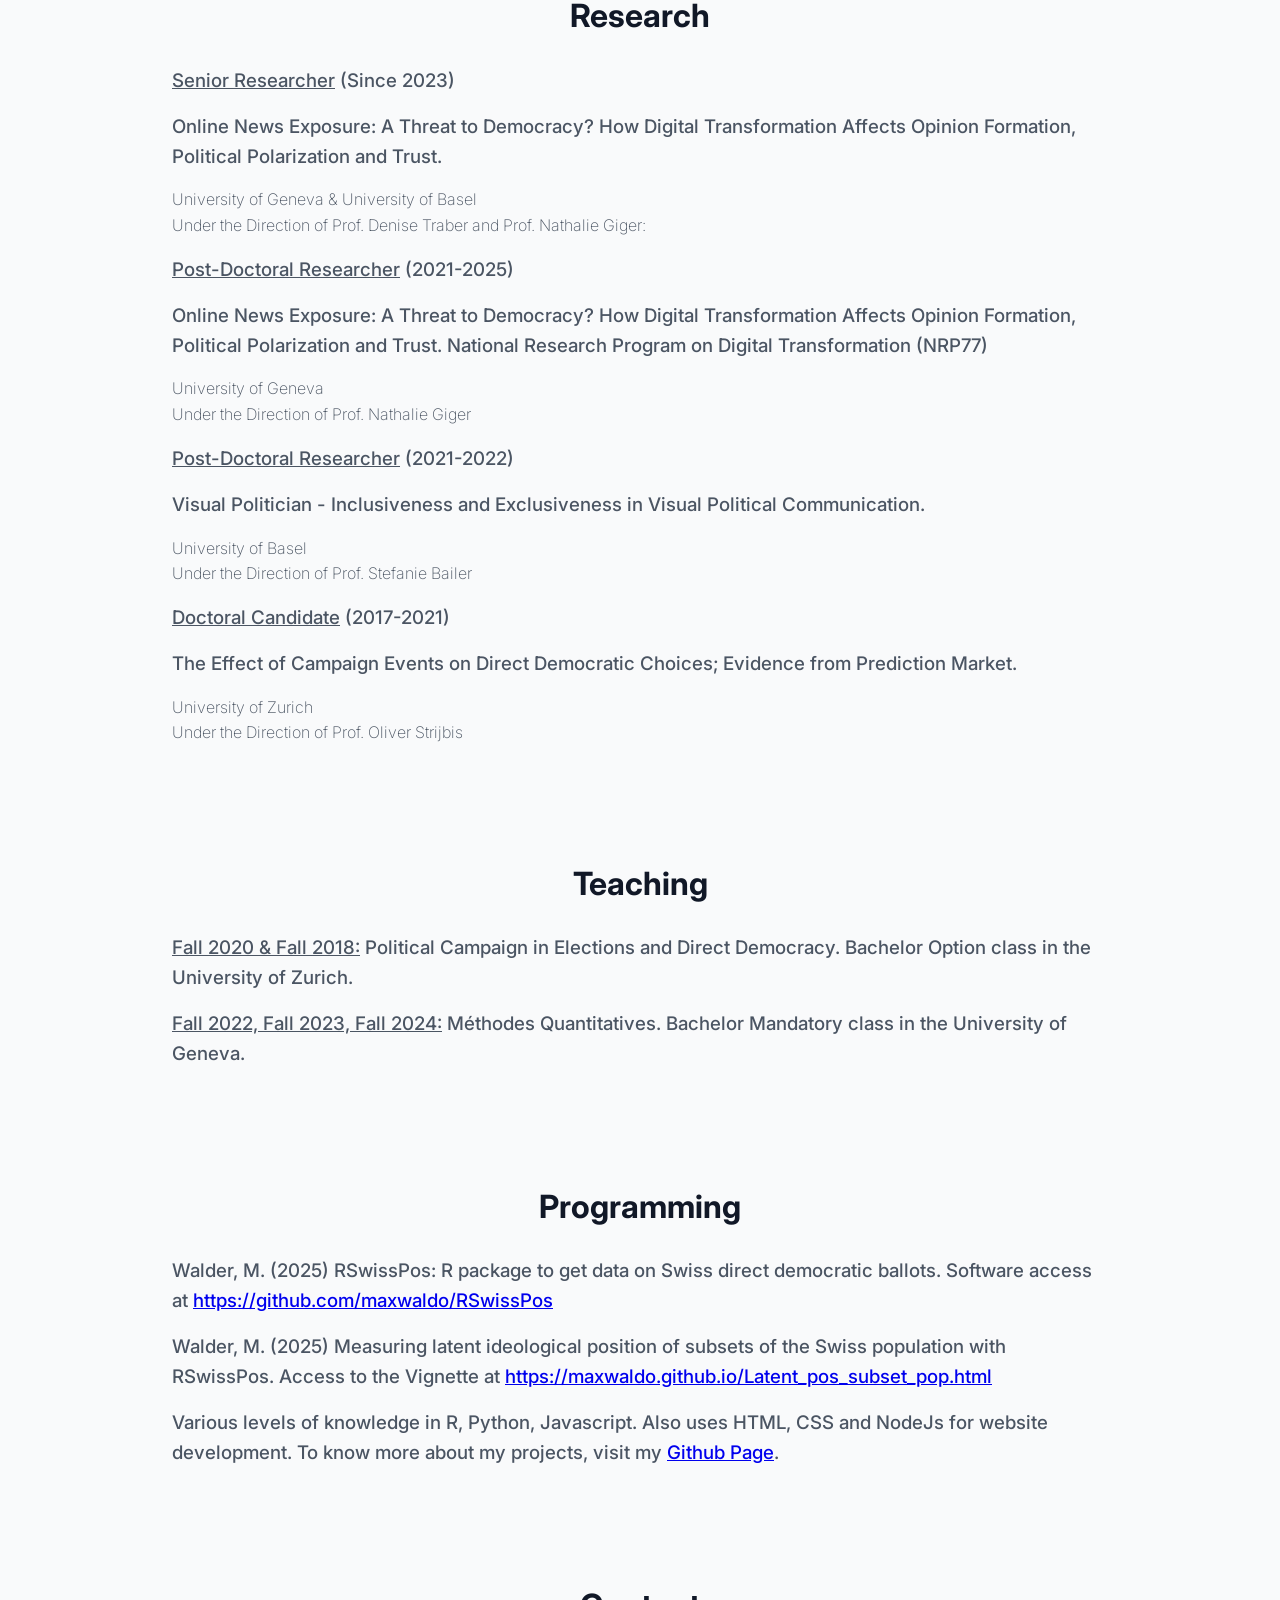
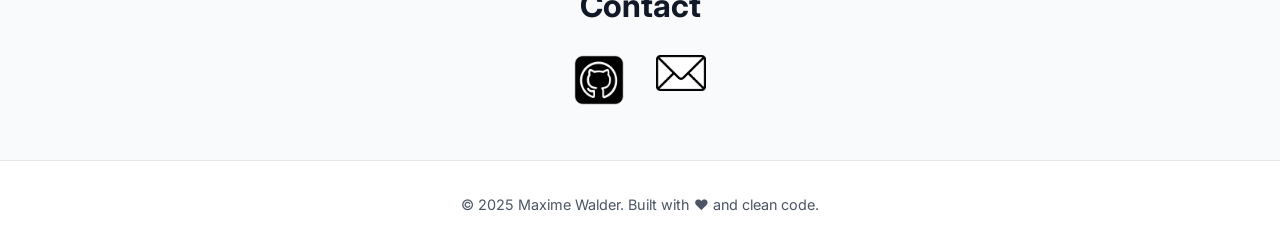
==== commit 885b04c7: "Update index.html" ====
--- a/index.html
+++ b/index.html
@@ -178,7 +178,7 @@
   <section id="Publications">
     <h1>Academic publications</h1>
     <h3>Walder, M. and Giger, N.  (2026). Parties' responsiveness to Voters' Positions in a Direct Democratic Setting. <i>Accepted for publication in European Journal of Political Research.</i></h3>
-    <h3>Walder, M.; Fivaz, J. and Schwarz, D.  (2026). Voting Advice Applications and Their Impact on Ideological and Affective Polarization. <i>Accepted for publication in Politics and Governance.</i></h3>
+    <h3>Walder, M.; Fivaz, J. and Schwarz, D.  (2026). Voting Advice Applications and Their Impact on Ideological and Affective Polarization. <i>Politics and Governance, 14</i> <a href=https://doi.org/10.17645/pag.11236>https://doi.org/10.17645/pag.11236</a></h3>
     <h3>Walder, M.; Bailer, S. and Giger, N.  (2025). Does It Matter What You Do (Or Only Who You Are)? On the
 Effects of Parliamentarians' Behavior on Vote Choice <i>Legislative Studies Quarterly.</i> <a href="https://doi.org/10.1111/lsq.70044">https://doi.org/10.1111/lsq.70044</a></h3>
     <h3>Claessen, C.; Walder, M. and Alberto, A. (2025) Picture-perfect: On the relationship between party leader visibility and voting during party leader elections. <i>Accepted for publication in Visual Communication Quaterly</i></h3>
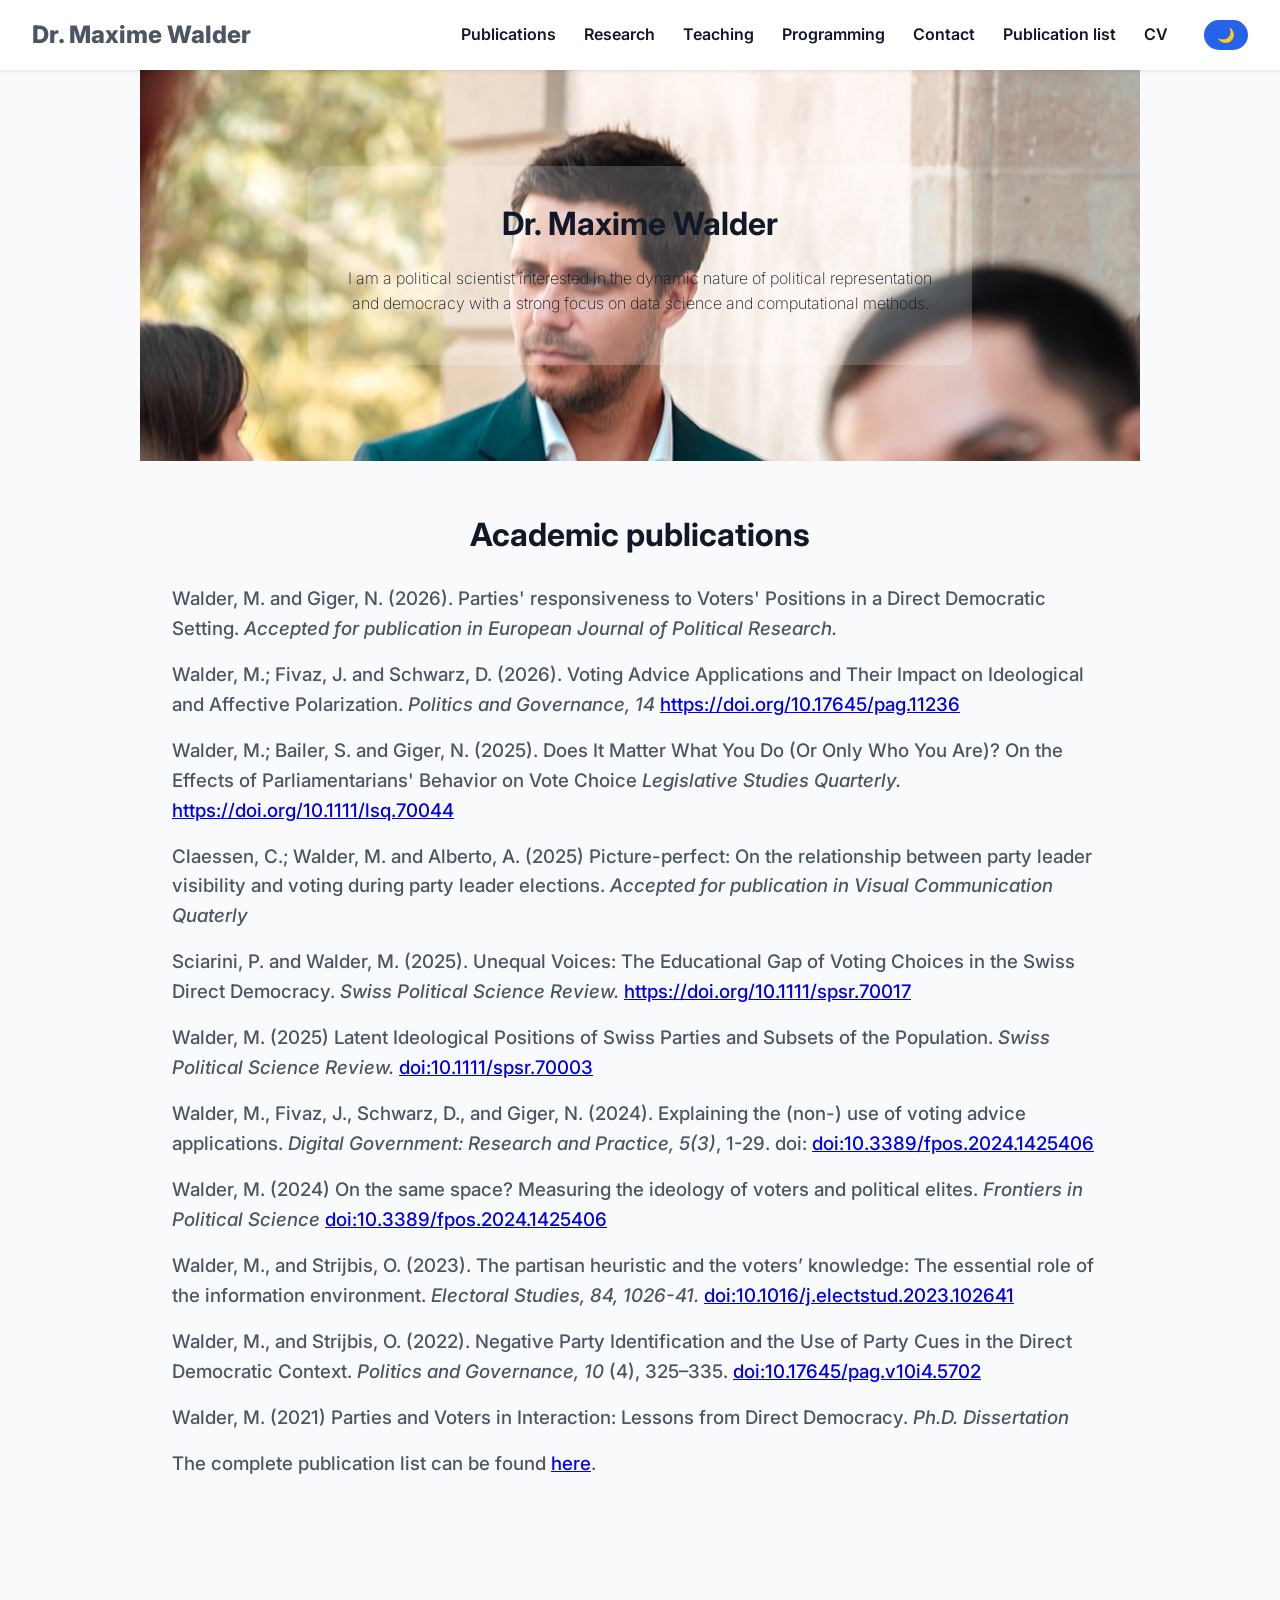
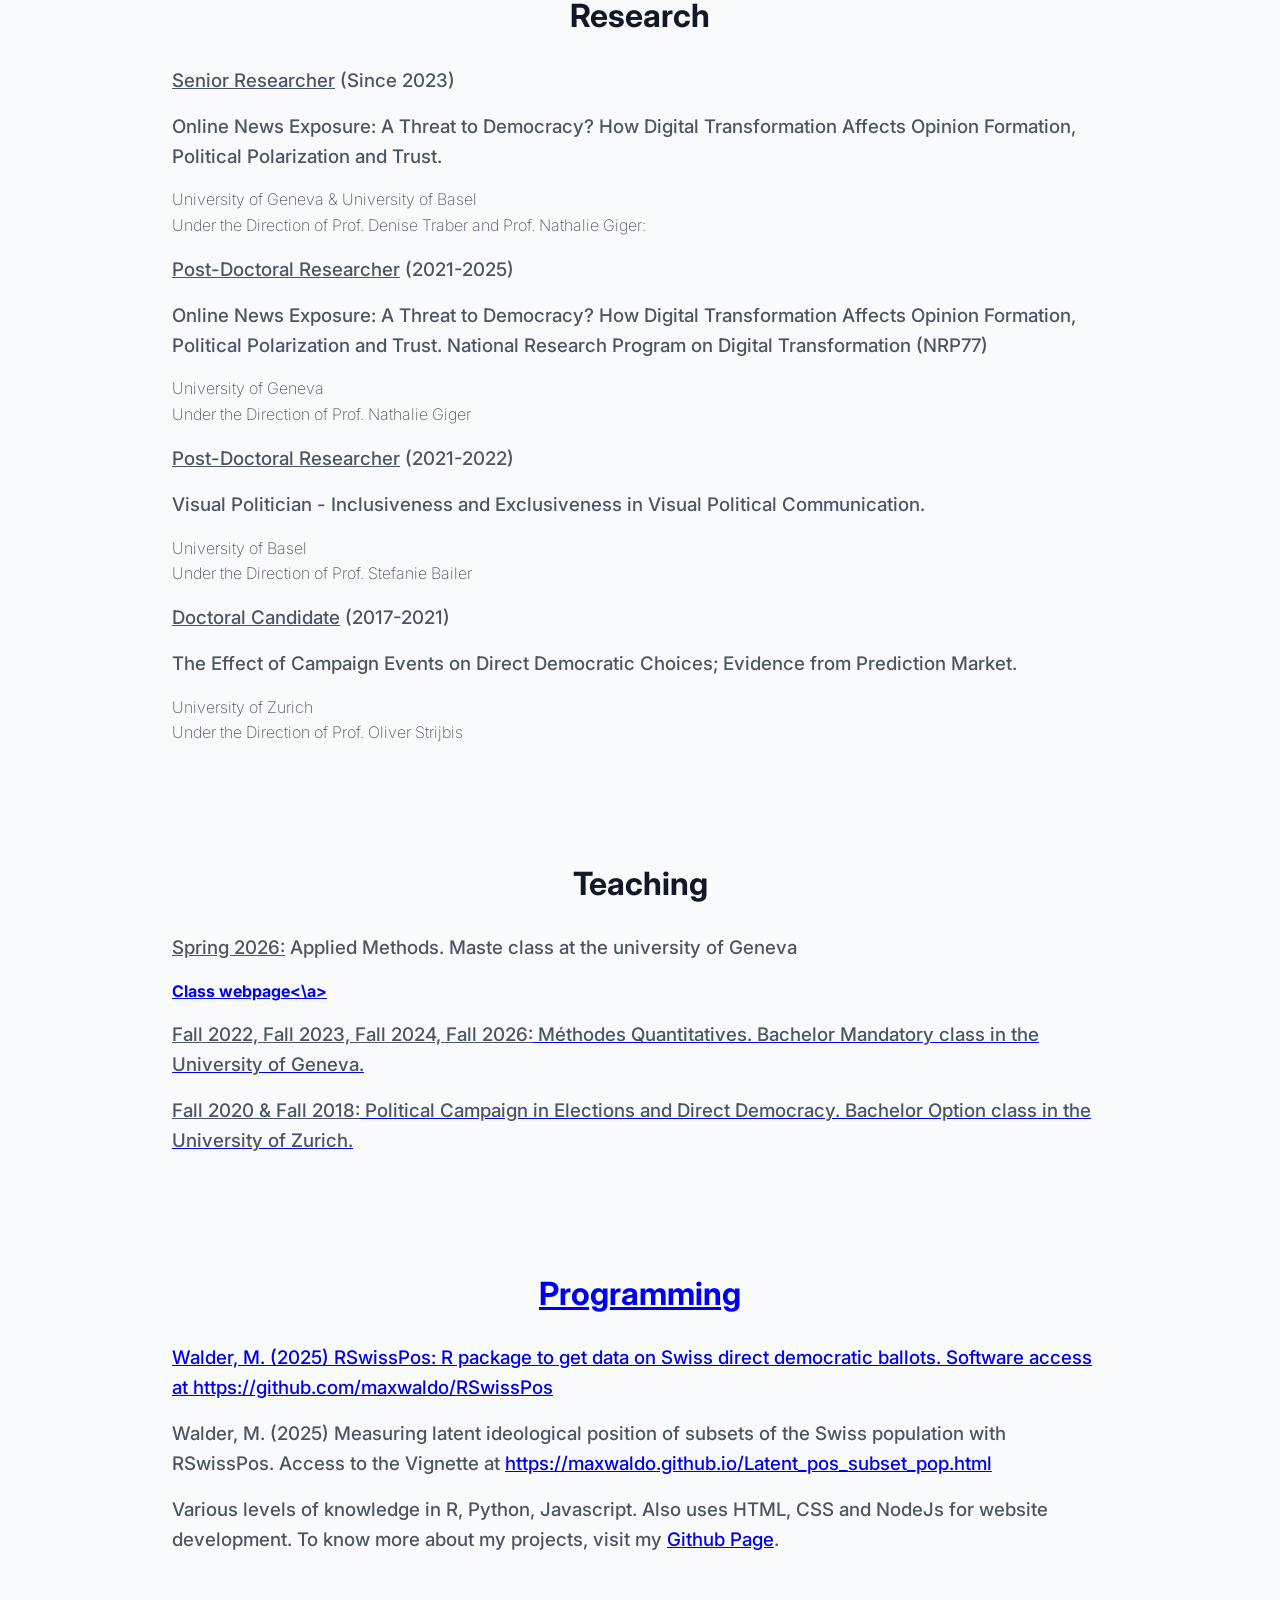
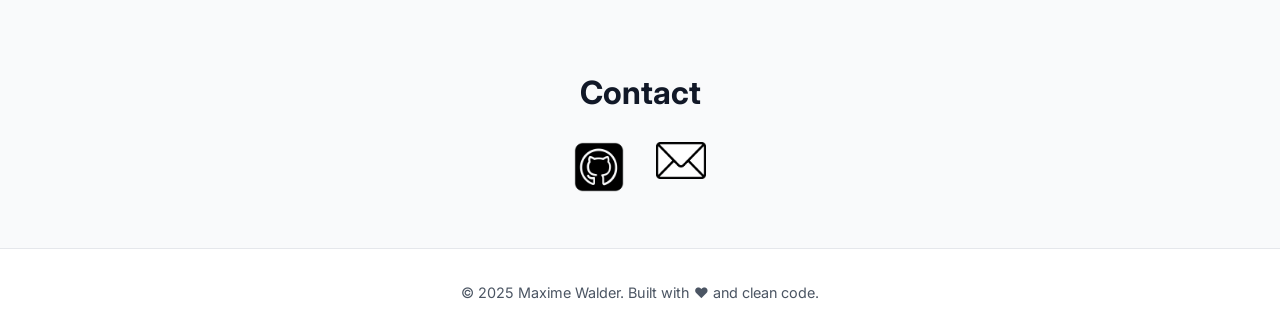
==== commit 066f07eb: "Update index.html" ====
--- a/index.html
+++ b/index.html
@@ -216,8 +216,10 @@
 
   <section id="Teaching">
     <h1>Teaching</h1>
+    <h3><u>Spring 2026:</u> Applied Methods. Maste class at the university of Geneva</h3>
+    <h4><a href=AppliedMethods.html> Class webpage<\a><h4>
+    <h3><u>Fall 2022, Fall 2023, Fall 2024, Fall 2026:</u> Méthodes Quantitatives. Bachelor Mandatory class in the University of Geneva.</h3>
     <h3><u>Fall 2020 & Fall 2018:</u> Political Campaign in Elections and Direct Democracy. Bachelor Option class in the University of Zurich.</h3>
-    <h3><u>Fall 2022, Fall 2023, Fall 2024:</u> Méthodes Quantitatives. Bachelor Mandatory class in the University of Geneva.</h3>
   </section>
 
   <section id="Programming">
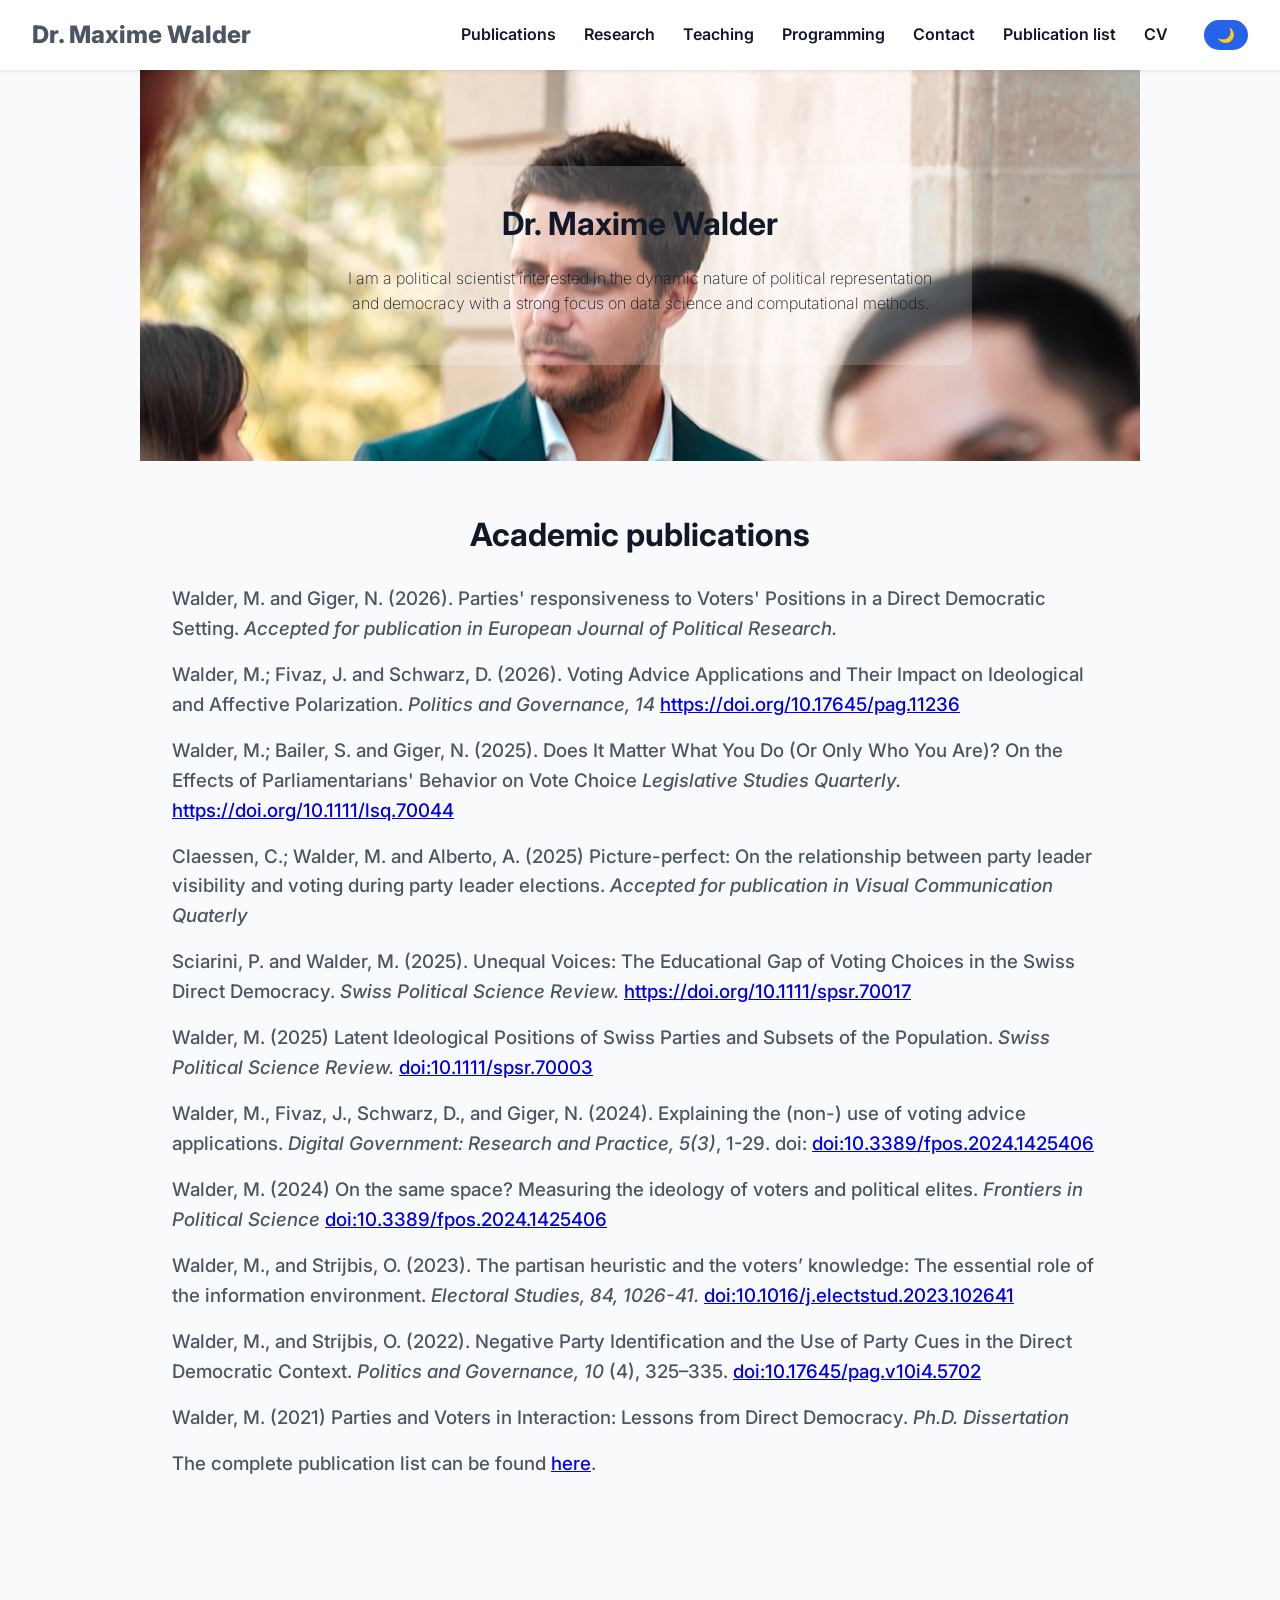
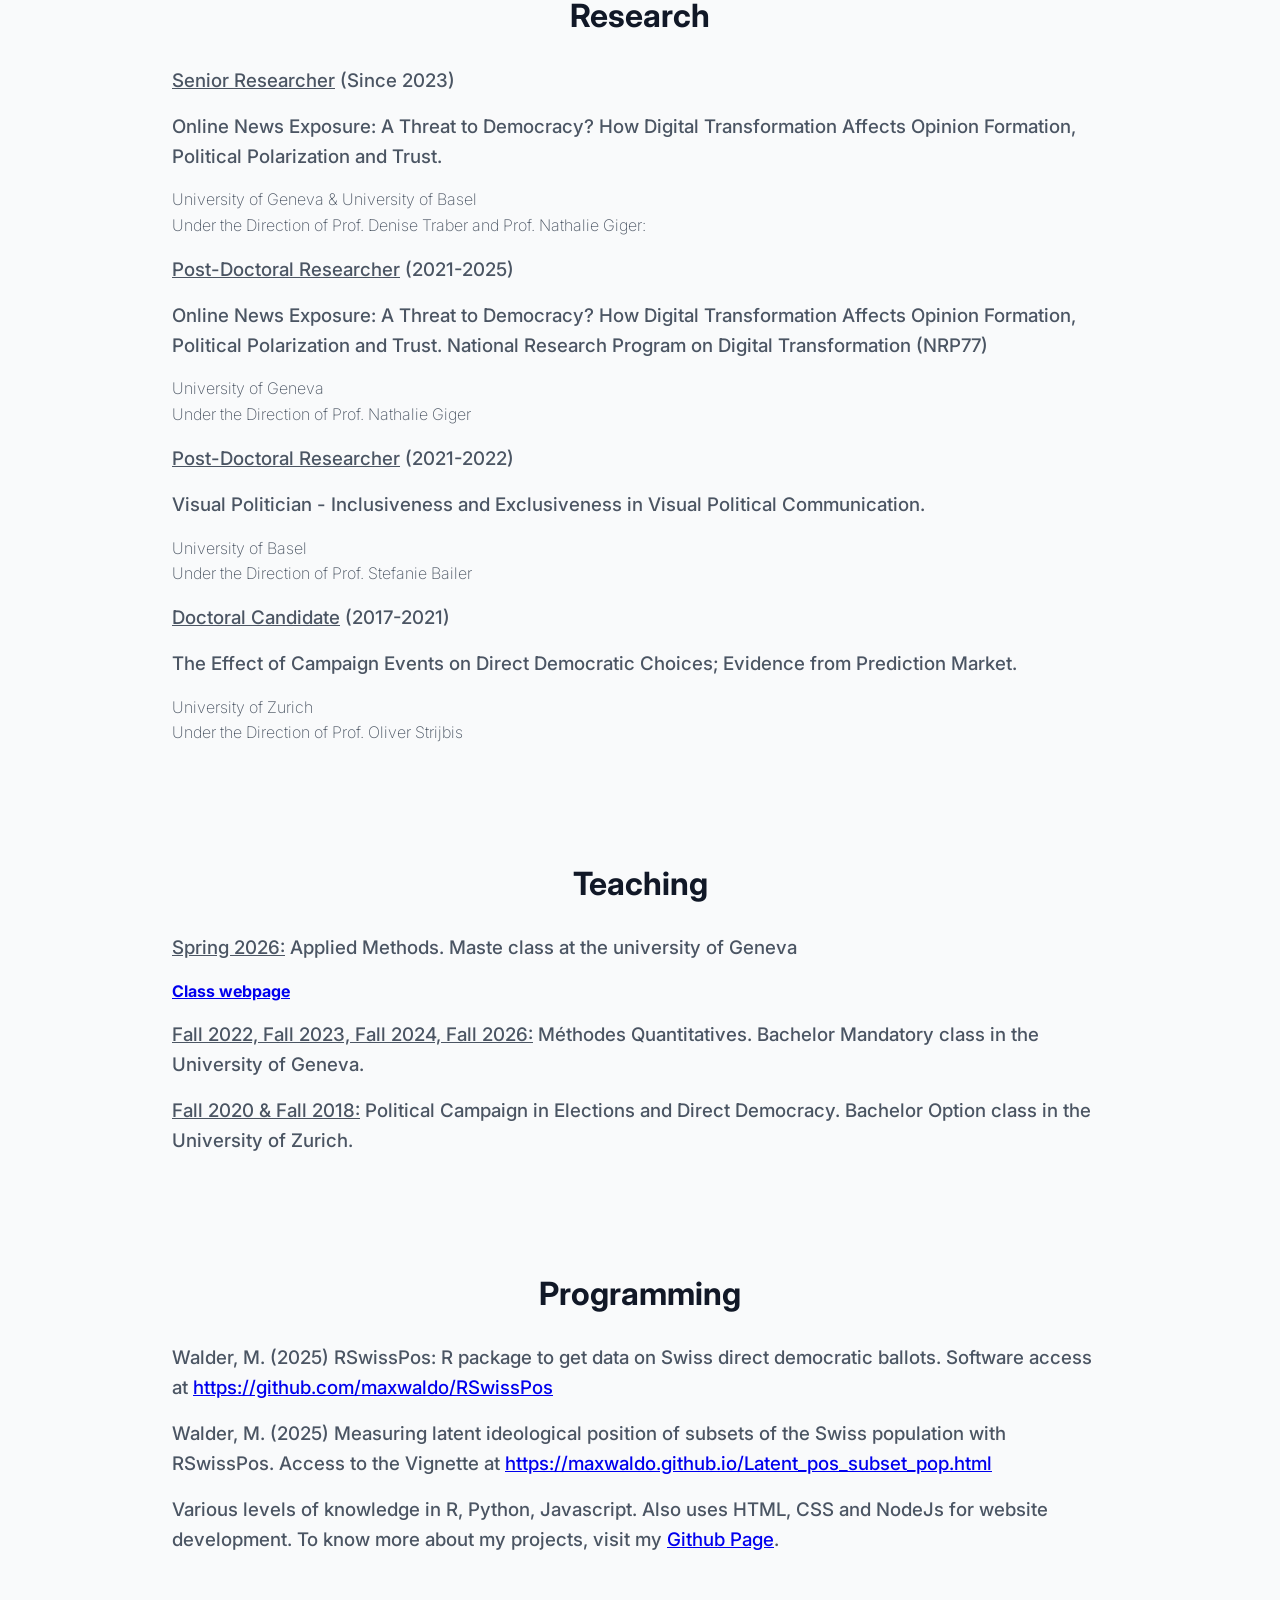
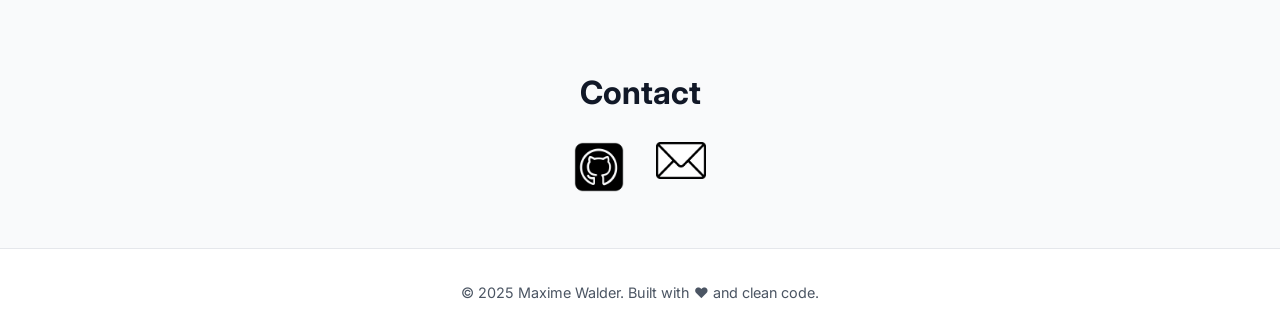
==== commit 2c56027e: "Update index.html" ====
--- a/index.html
+++ b/index.html
@@ -217,7 +217,7 @@
   <section id="Teaching">
     <h1>Teaching</h1>
     <h3><u>Spring 2026:</u> Applied Methods. Maste class at the university of Geneva</h3>
-    <h4><a href=AppliedMethods.html> Class webpage<\a><h4>
+    <h4><a href=AppliedMethods.html> Class webpage</a><h4>
     <h3><u>Fall 2022, Fall 2023, Fall 2024, Fall 2026:</u> Méthodes Quantitatives. Bachelor Mandatory class in the University of Geneva.</h3>
     <h3><u>Fall 2020 & Fall 2018:</u> Political Campaign in Elections and Direct Democracy. Bachelor Option class in the University of Zurich.</h3>
   </section>
